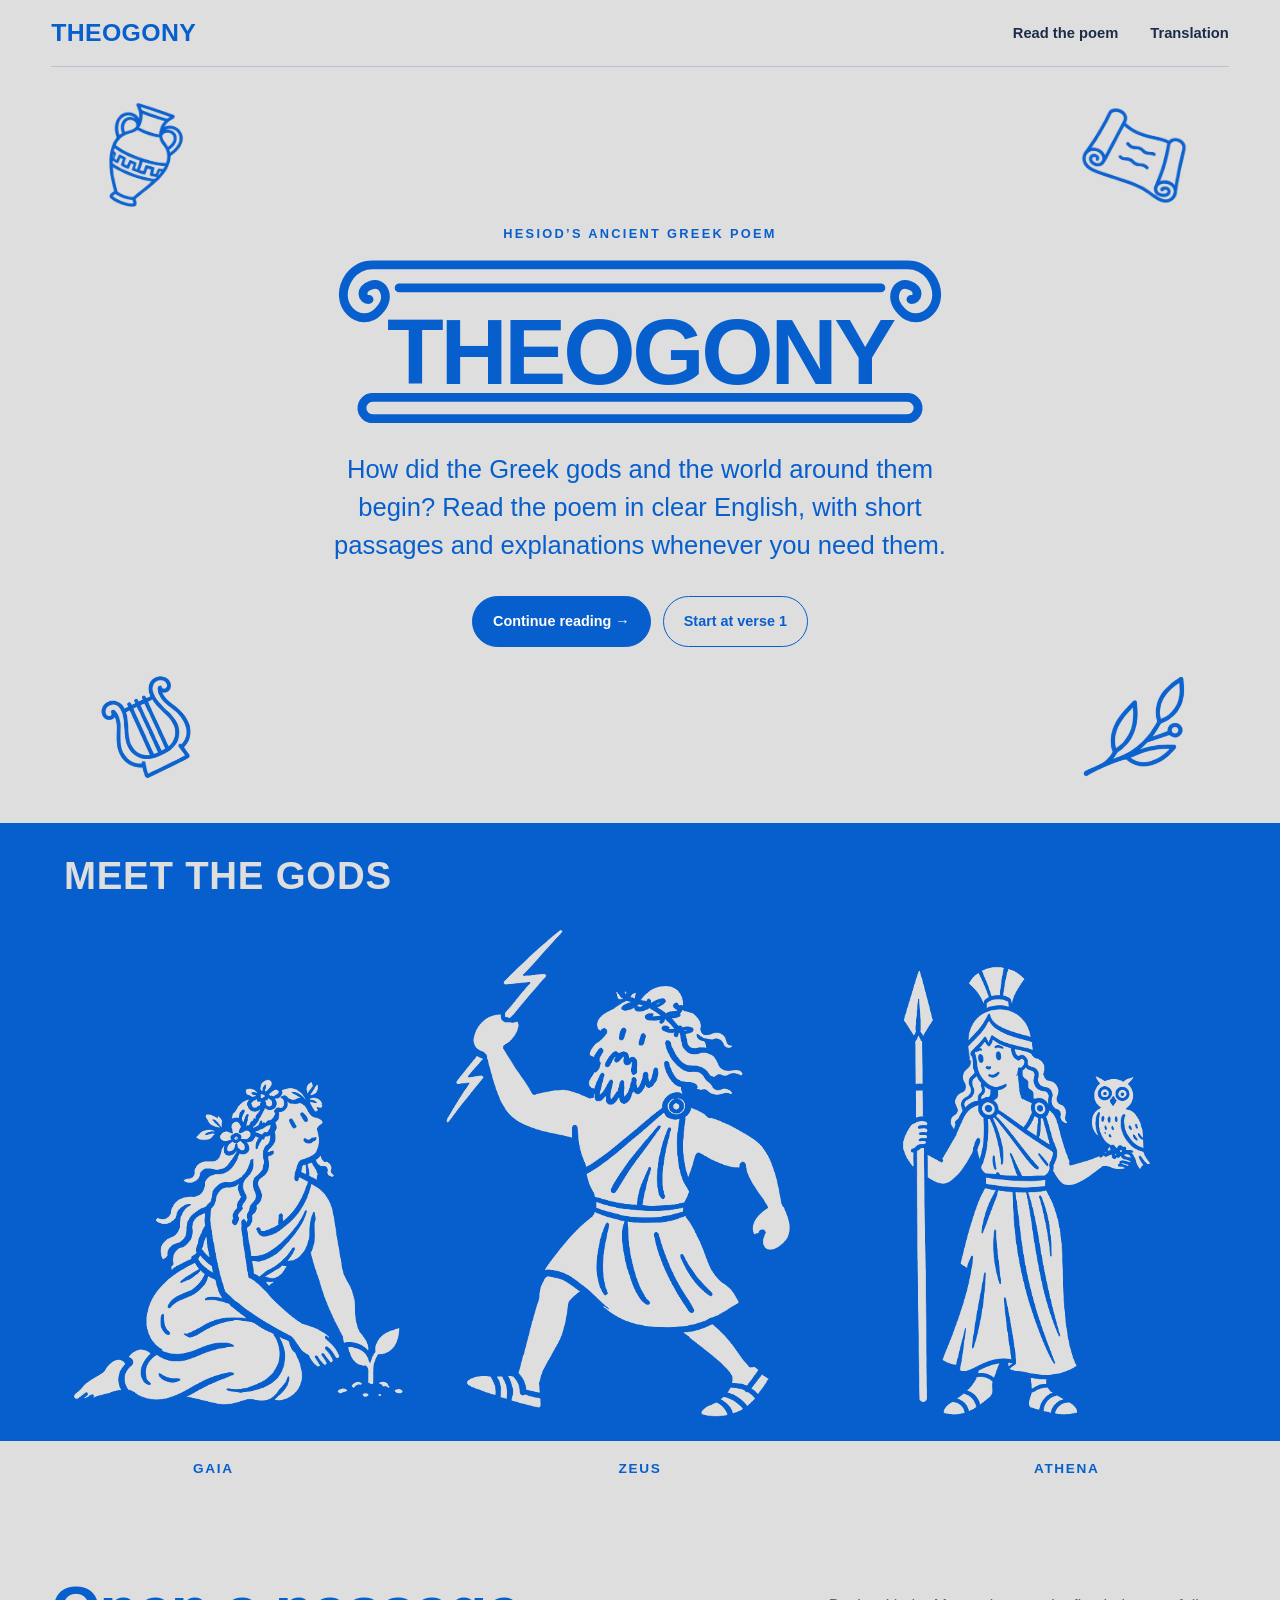
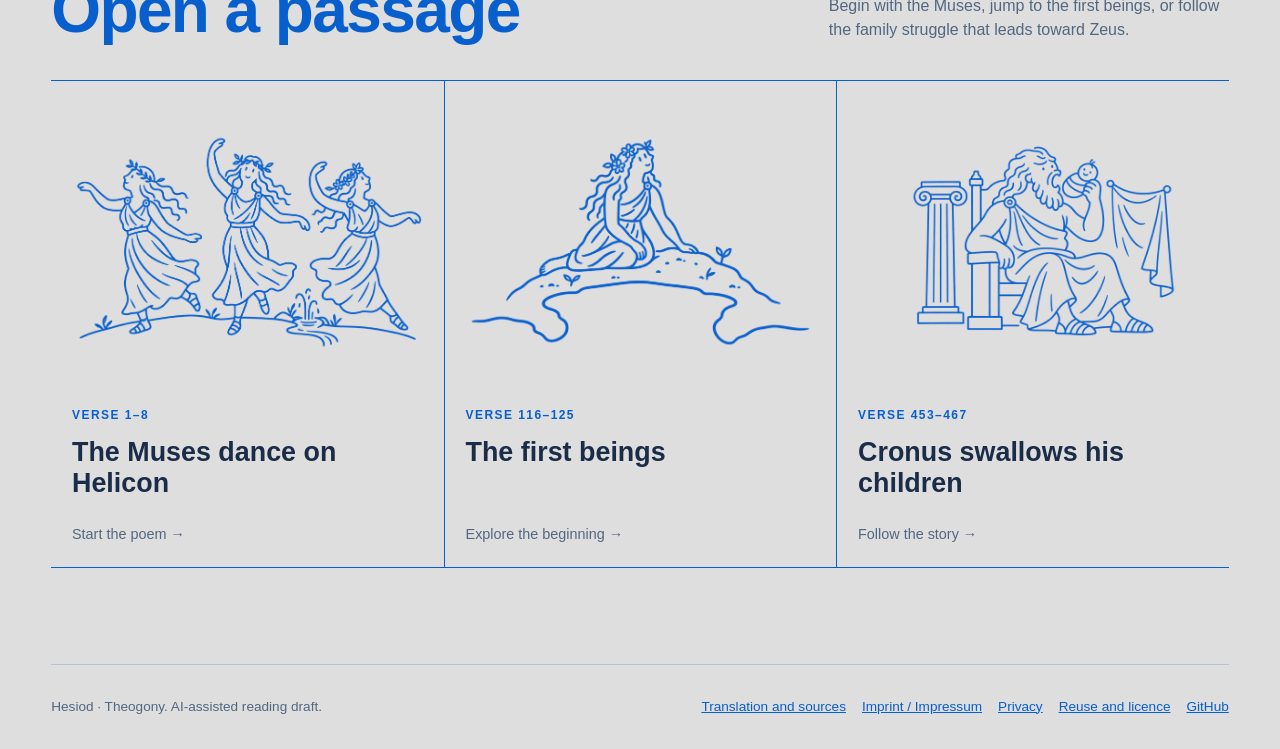
==== publish/index.html @ 903b3ac5 "Publish illustrated Theogony edition with source records and reproducible build" ====
<!doctype html><html lang="en"><head><meta charset="utf-8"><meta name="viewport" content="width=device-width,initial-scale=1"><meta name="theme-color" content="#dedede"><title>Hesiod’s Theogony: Read in English</title><meta name="description" content="Read Hesiod’s Theogony in clear English. Explore the origins of the Greek gods with numbered verses, short passages and explanatory notes. Free online."><link rel="canonical" href="https://theogony-reading.vercel.app/"><link rel="icon" href="favicon-column-v1-32.png" type="image/png" sizes="32x32"><link rel="icon" href="favicon-column-v1-48.png" type="image/png" sizes="48x48"><link rel="shortcut icon" href="favicon.ico"><link rel="apple-touch-icon" href="apple-touch-icon.png" sizes="180x180"><meta name="robots" content="index, follow, max-image-preview:large"><meta property="og:type" content="website"><meta property="og:site_name" content="Theogony: Read Hesiod"><meta property="og:title" content="Hesiod’s Theogony: Read in English"><meta property="og:description" content="Read Hesiod’s Theogony in clear English. Explore the origins of the Greek gods with numbered verses, short passages and explanatory notes. Free online."><meta property="og:url" content="https://theogony-reading.vercel.app/"><meta property="og:locale" content="en_US"><meta property="og:image" content="https://theogony-reading.vercel.app/assets/theogony-share.jpg"><meta property="og:image:width" content="1200"><meta property="og:image:height" content="500"><meta property="og:image:type" content="image/jpeg"><meta property="og:image:alt" content="Hand-drawn illustrations of Gaia, Zeus and Athena on a blue background."><meta name="twitter:card" content="summary_large_image"><meta name="twitter:title" content="Hesiod’s Theogony: Read in English"><meta name="twitter:description" content="Read Hesiod’s Theogony in clear English. Explore the origins of the Greek gods with numbered verses, short passages and explanatory notes. Free online."><meta name="twitter:image" content="https://theogony-reading.vercel.app/assets/theogony-share.jpg"><meta name="twitter:image:alt" content="Hand-drawn illustrations of Gaia, Zeus and Athena on a blue background."><script type="application/ld+json">{"@context":"https://schema.org","@graph":[{"@type":"WebSite","@id":"https://theogony-reading.vercel.app/#website","url":"https://theogony-reading.vercel.app/","name":"Theogony: Read Hesiod","alternateName":"Theogony Reading","inLanguage":"en"},{"@type":"WebPage","@id":"https://theogony-reading.vercel.app/#webpage","url":"https://theogony-reading.vercel.app/","name":"Hesiod’s Theogony: Read in English","description":"Read Hesiod’s Theogony in clear English. Explore the origins of the Greek gods with numbered verses, short passages and explanatory notes. Free online.","inLanguage":"en","isPartOf":{"@id":"https://theogony-reading.vercel.app/#website"},"mainEntity":{"@id":"https://theogony-reading.vercel.app/#english-edition"}},{"@type":"Book","@id":"https://theogony-reading.vercel.app/#english-edition","name":"Theogony: English reading edition","author":{"@type":"Person","name":"Hesiod"},"inLanguage":"en","bookFormat":"https://schema.org/EBook","isAccessibleForFree":true,"url":"https://theogony-reading.vercel.app/theogony-reader.html","isBasedOn":"https://theogony-reading.vercel.app/sources/tlg0020.tlg001.perseus-grc2.xml","publisher":{"@type":"Person","name":"Onur Cirag"},"description":"An AI-assisted English reading draft of Hesiod’s Theogony, with passage summaries and name notes."}]}</script><script defer src="assets/site-analytics-v1.js"></script><style>
    :root{--paper:#dedede;--ink:#1b2c48;--blue:#075fce;--muted:#526780;--line:#b6c3d2}
    *{box-sizing:border-box}html{scroll-behavior:smooth}body{margin:0;background:var(--paper);color:var(--ink);font:1rem/1.5 'Helvetica Neue',-apple-system,Arial,sans-serif}a{color:inherit}a:focus-visible{outline:3px solid var(--blue);outline-offset:4px}::selection{background:#9ac4f6;color:var(--ink)}
    .shell{width:min(100% - clamp(2.5rem,8vw,7rem),1320px);margin:auto}.site-header{display:flex;justify-content:space-between;align-items:center;gap:1.5rem;padding:1.3rem 0;border-bottom:1px solid var(--line)}.wordmark{font:800 1.55rem/1 Optima,'Avenir Next',sans-serif;letter-spacing:.015em;text-decoration:none;color:var(--blue)}.site-nav{display:flex;gap:clamp(1rem,3vw,2rem);flex-wrap:wrap}.site-nav a{text-decoration:none;font-size:.92rem;font-weight:600}.site-nav a:hover{text-decoration:underline;text-underline-offset:.25em}
    .hero{padding:2rem 0 2.5rem;overflow:hidden}.hero-top,.hero-bottom{display:flex;justify-content:space-between;align-items:center;width:min(100% - 3rem,1100px);margin:0 auto;pointer-events:none}.hero-top{margin-bottom:.8rem}.hero-bottom{margin-top:1.5rem}.hero-motif{object-fit:contain;display:block;width:112px;height:112px;color:var(--blue);flex:0 0 auto}.hero-copy{text-align:center;width:min(100% - 3rem,680px);margin:0 auto;padding:0}.eyebrow{margin:0 0 .8rem;color:var(--blue);font-size:.8rem;font-weight:700;letter-spacing:.18em;text-transform:uppercase}.temple-mark{width:min(100%,620px);margin:0 auto 1.7rem;color:var(--blue);container-type:inline-size}.temple-capital,.temple-base{display:block;width:100%;height:auto;overflow:visible}.temple-capital{margin-bottom:-.55rem}.temple-base{margin-top:.1rem}.temple-mark svg{fill:none;stroke:currentColor;stroke-width:10;stroke-linecap:round;stroke-linejoin:round}.hero h1{margin:0;padding:0 5%;color:var(--blue);font:800 clamp(2rem,9vw,6rem)/.85 Optima,'Avenir Next',sans-serif;font-size:15cqw;letter-spacing:-.035em}.hero-copy>p:not(.eyebrow){max-width:630px;margin:0 auto;color:var(--blue);font-size:clamp(1.15rem,2.1vw,1.6rem);line-height:1.48}.actions{display:flex;justify-content:center;flex-wrap:wrap;gap:.75rem;margin-top:2rem}.button{display:inline-flex;align-items:center;justify-content:center;min-height:3.15rem;padding:.7rem 1.25rem;border:1.5px solid var(--blue);border-radius:999px;background:var(--blue);color:#fff;text-decoration:none;font-size:.9rem;font-weight:700}.button.secondary{background:var(--paper);color:var(--blue)}.button:hover{filter:brightness(.9)}
    .gods-section{background:var(--blue);color:var(--paper)}.gods-heading{margin:0;padding:2rem clamp(1.25rem,5vw,5rem) .5rem;font:800 clamp(1.4rem,3vw,2.6rem)/1.1 Optima,'Avenir Next',sans-serif;text-transform:uppercase;letter-spacing:.02em}.god-grid{display:grid;grid-template-columns:repeat(3,minmax(0,1fr))}.god-button{display:flex;flex-direction:column;min-width:0;margin:0;padding:0;border:0;border-radius:0;background:none;color:inherit;font:inherit;cursor:pointer;text-align:center}.god-stage{display:block;padding:1rem .35rem 0;overflow:hidden}.god-art{display:block;width:100%;height:auto;overflow:hidden;transform-origin:50% 85%;transition:transform .25s ease}.god-name{display:flex;justify-content:center;align-items:center;gap:.65rem;width:100%;margin-top:auto;padding:1.15rem .5rem;background:var(--paper);color:var(--blue);font-size:.85rem;font-weight:700;letter-spacing:.12em;text-transform:uppercase}.god-button:focus-visible{outline:3px solid var(--paper);outline-offset:-5px}.god-button:focus-visible .god-name{text-decoration:underline;text-underline-offset:.3em}@media(hover:hover) and (pointer:fine){.god-button:hover .god-art{transform:scale(1.045)}.god-button:hover .god-name{text-decoration:underline;text-underline-offset:.3em}}.god-button:focus-visible .god-art{transform:scale(1.045)}.god-dialog{width:min(28rem,calc(100% - 2rem));max-height:calc(100dvh - 3rem);padding:2rem;border:1px solid var(--blue);border-radius:1rem;background:var(--paper);color:var(--ink);box-shadow:0 1rem 4rem #10254430}.god-dialog::backdrop{background:#10254499}.god-dialog h2{margin:.6rem 2rem 1rem 0;color:var(--blue);font:800 2.5rem/1 Optima,'Avenir Next',sans-serif}.god-dialog p{line-height:1.6}.god-dialog .god-context-label{display:block;margin-bottom:.3rem;color:var(--muted);font-size:.7rem;font-weight:700;letter-spacing:.1em;text-transform:uppercase}.god-dialog .god-read{display:inline-block;margin-top:.75rem;color:var(--blue);font-weight:600;text-underline-offset:.2em}.god-close{position:absolute;top:.7rem;right:.7rem;display:grid;place-items:center;width:2.5rem;height:2.5rem;border:0;border-radius:50%;background:none;color:var(--blue);font-size:1.8rem;cursor:pointer}.god-close:hover{background:#075fce15}
    .story{padding:5rem 0 6rem}.story-header{display:flex;justify-content:space-between;align-items:end;gap:2rem;margin-bottom:2.4rem}.story h2{margin:0;font:800 clamp(2.6rem,5vw,4.8rem)/1 Optima,'Avenir Next',sans-serif;color:var(--blue);letter-spacing:-.025em}.story-header p{max-width:25rem;margin:0;color:var(--muted)}.paths{display:grid;grid-template-columns:repeat(3,1fr);border-top:1px solid var(--blue);border-bottom:1px solid var(--blue)}.path{display:flex;flex-direction:column;gap:.8rem;min-width:0;padding:1.3rem;text-decoration:none}.passage-art{object-fit:contain;display:block;flex:none;width:100%;height:280px;margin:0 0 .7rem;overflow:hidden;transition:transform .2s ease}.path:hover .passage-art{transform:translateY(-3px)}.path+.path{border-left:1px solid var(--blue)}.path:hover{background:#d2def0}.path .range{font-size:.75rem;font-weight:700;letter-spacing:.12em;color:var(--blue)}.path strong{font:800 clamp(1.3rem,2.1vw,2rem)/1.15 Optima,'Avenir Next',sans-serif;color:var(--ink)}.path .path-cta{margin-top:auto;padding-top:.8rem;color:var(--muted);font-size:.9rem}.footer{display:flex;justify-content:space-between;gap:1.5rem;flex-wrap:wrap;padding:2rem 0;border-top:1px solid var(--line);font-size:.85rem}.footer p{margin:0;color:var(--muted)}.footer nav{display:flex;flex-wrap:wrap;gap:1rem}.footer a{color:var(--blue)}
    @media(max-width:1000px){.paths{display:block}.path{display:grid;grid-template-columns:minmax(0,1fr) minmax(0,1fr);column-gap:2rem;row-gap:.75rem;align-items:center;padding:1.6rem 1rem}.path+.path{border-left:0;border-top:1px solid var(--blue)}.passage-art{grid-column:1;grid-row:1/4;height:290px;margin:0}.path .range,.path strong,.path .path-cta{grid-column:2}.path .range{align-self:end}.path strong{align-self:start;font-size:clamp(1.5rem,3vw,2rem)}.path .path-cta{align-self:start;margin-top:0;padding-top:0}.path .path-cta{white-space:normal}}@media(max-width:600px){.path{grid-template-columns:minmax(0,.9fr) minmax(0,1.1fr);column-gap:1rem}.passage-art{height:230px}.path strong{font-size:clamp(1.2rem,4.5vw,1.65rem)}.path .range{font-size:.65rem}.path .path-cta{font-size:.83rem}}@media(max-width:420px){.path{display:flex;align-items:stretch;gap:.75rem;padding:1.5rem .4rem}.passage-art{height:250px;margin-bottom:.5rem}.path strong{font-size:1.6rem}.path .path-cta{padding-top:.5rem}.path .range,.path strong,.path .path-cta{align-self:auto}}
    @media(max-width:850px){.hero-motif{width:96px;height:96px}.story-header{display:block}.story-header p{margin-top:1rem}}@media(max-width:600px){.site-header{flex-wrap:nowrap;gap:1rem;padding:1rem 0}.wordmark{font-size:1.25rem}.site-nav{width:auto;margin-left:auto;flex-direction:column;align-items:flex-end;gap:.25rem}.site-nav a{font-size:.78rem;line-height:1.4;font-weight:500}.hero{padding:1.25rem 0 1.5rem}.hero-top,.hero-bottom{width:calc(100% - 2rem)}.hero-top{margin-bottom:1rem}.hero-bottom{margin-top:1.25rem}.hero-motif{width:78px;height:78px}.hero-copy{width:calc(100% - 2rem)}.eyebrow{font-size:.65rem;letter-spacing:.13em}.actions{gap:.6rem;margin-top:1.5rem}.button{font-size:.83rem;padding:.7rem 1rem}.hero h1{font-size:15cqw}.temple-mark{margin-bottom:1.4rem}.temple-capital{margin-bottom:-.3rem}.temple-base{margin-top:.05rem}.hero-copy>p:not(.eyebrow){font-size:1.1rem}.gods-heading{font-size:1.35rem;padding:1.3rem 1rem .5rem}.god-stage{padding:.6rem .15rem 0}.god-name{font-size:.63rem;padding:.9rem .25rem;gap:.35rem}.god-dialog{padding:1.5rem}.story{padding:4rem 0}.paths{display:block}.path{padding:1.5rem 1rem}.path+.path{border-left:0;border-top:1px solid var(--blue)}}@media(prefers-reduced-motion:reduce){html{scroll-behavior:auto}.passage-art,.god-art{transition:none}.path:hover .passage-art,.god-button:hover .god-art,.god-button:focus-visible .god-art{transform:none}}
    </style></head><body><div class="shell"><header class="site-header"><a class="wordmark" href="index.html">THEOGONY</a><nav class="site-nav" aria-label="Main navigation"><a href="theogony-reader.html">Read the poem</a><a href="translation.html">Translation</a></nav></header></div><main><section class="hero"><div class="hero-top"><img class="hero-motif motif-vase" src="assets/optimized/vase.744b834d072f.webp" width="192" height="263" alt="" aria-hidden="true" loading="eager" decoding="async"><img class="hero-motif motif-scroll" src="assets/optimized/scroll.526ddde8b6f4.webp" width="250" height="231" alt="" aria-hidden="true" loading="eager" decoding="async"></div><div class="hero-copy"><p class="eyebrow">Hesiod’s ancient Greek poem</p><div class="temple-mark"><svg class="temple-capital" viewBox="0 0 700 74" aria-hidden="true" focusable="false"><path d="M44 49 C36 50 33 37 46 33 C60 28 70 47 55 62 C35 84 0 55 22 23 Q32 10 48 10 H652 Q668 10 678 23 C700 55 665 84 645 62 C630 47 640 28 654 33 C667 37 664 50 656 49"/><path d="M78 36 H622"/></svg><h1>THEOGONY</h1><svg class="temple-base" viewBox="0 0 700 34" aria-hidden="true" focusable="false"><rect x="36" y="5" width="628" height="24" rx="12"/></svg></div><p>How did the Greek gods and the world around them begin? Read the poem in clear English, with short passages and explanations whenever you need them.</p><div class="actions"><a class="button" href="theogony-reader.html">Continue reading <span aria-hidden="true">&nbsp;→</span></a><a class="button secondary" href="theogony-reader.html#p001">Start at verse 1</a></div></div><div class="hero-bottom"><img class="hero-motif motif-lyre" src="assets/optimized/lyre.82c7f0cabcb5.webp" width="188" height="212" alt="" aria-hidden="true" loading="eager" decoding="async"><img class="hero-motif motif-twig" src="assets/optimized/twig.69c6d7dd6675.webp" width="195" height="193" alt="" aria-hidden="true" loading="eager" decoding="async"></div></section><section class="gods-section" aria-labelledby="gods-title"><h2 class="gods-heading" id="gods-title">Meet the gods</h2><div class="god-grid"><button class="god-button" type="button" data-god="gaia" aria-label="About Gaia" aria-haspopup="dialog" aria-controls="god-dialog"><span class="god-stage"><img class="god-art" src="assets/optimized/gaia.42fa2a8511b4.webp" width="647" height="809" alt="" aria-hidden="true" loading="lazy" decoding="async"></span><span class="god-name">Gaia</span></button><button class="god-button" type="button" data-god="zeus" aria-label="About Zeus" aria-haspopup="dialog" aria-controls="god-dialog"><span class="god-stage"><img class="god-art" src="assets/optimized/zeus.fd4a9a36809d.webp" width="648" height="809" alt="" aria-hidden="true" loading="lazy" decoding="async"></span><span class="god-name">Zeus</span></button><button class="god-button" type="button" data-god="athena" aria-label="About Athena" aria-haspopup="dialog" aria-controls="god-dialog"><span class="god-stage"><img class="god-art" src="assets/optimized/athena.52d48dbccce2.webp" width="647" height="809" alt="" aria-hidden="true" loading="lazy" decoding="async"></span><span class="god-name">Athena</span></button></div></section><section class="story shell" aria-labelledby="story-title"><div class="story-header"><h2 id="story-title">Open a passage</h2><p>Begin with the Muses, jump to the first beings, or follow the family struggle that leads toward Zeus.</p></div><div class="paths"><a class="path" href="theogony-reader.html#p001"><img class="passage-art" src="assets/optimized/passage-muses-v1.921e33e7a542.webp" width="1510" height="950" alt="" aria-hidden="true" loading="lazy" decoding="async"><span class="range">VERSE 1–8</span><strong>The Muses dance on Helicon</strong><span class="path-cta">Start the poem →</span></a><a class="path" href="theogony-reader.html#p010"><img class="passage-art" src="assets/optimized/passage-first-beings-v1.188afa91d0b3.webp" width="1464" height="915" alt="" aria-hidden="true" loading="lazy" decoding="async"><span class="range">VERSE 116–125</span><strong>The first beings</strong><span class="path-cta">Explore the beginning →</span></a><a class="path" href="theogony-reader.html#p032"><img class="passage-art" src="assets/optimized/passage-cronus-v3.4d580c442295.webp" width="1536" height="1024" alt="" aria-hidden="true" loading="lazy" decoding="async"><span class="range">VERSE 453–467</span><strong>Cronus swallows his children</strong><span class="path-cta">Follow the story →</span></a></div></section></main><footer class="footer shell"><p>Hesiod · Theogony. AI-assisted reading draft.</p><nav aria-label="Site information"><a href="translation.html">Translation and sources</a><a href="imprint.html">Imprint / Impressum</a><a href="privacy.html">Privacy</a><a href="reuse.html">Reuse and licence</a><a href="https://github.com/Onur3107/theogony-reading">GitHub</a></nav></footer><dialog class="god-dialog" id="god-dialog" aria-labelledby="god-title" aria-describedby="god-general"><button class="god-close" id="god-close" type="button" aria-label="Close information">×</button><span class="god-context-label">Meet the gods</span><h2 id="god-title"></h2><p id="god-general"></p><p><span class="god-context-label">In the poem</span><span id="god-here"></span></p><a class="god-read" id="god-read" href="theogony-reader.html">Read this passage →</a></dialog><script>
    const gods = {"gaia": {"name": "Gaia", "general": "Earth herself, a goddess and the mother of Cronus and Rhea.", "here": "She tells Cronus that his own son will overcome him.", "passage": "p032", "start": 453, "end": 467}, "zeus": {"name": "Zeus", "general": "King of the gods and god of thunder and lightning.", "here": "The Muses\u2019 father, who assigns the gods their honors.", "passage": "p006", "start": 63, "end": 79}, "athena": {"name": "Athena", "general": "Zeus\u2019s daughter, a goddess of wisdom, crafts, and warfare.", "here": "She is described as bright-eyed.", "passage": "p002", "start": 9, "end": 21}};
    const godDialog = document.getElementById('god-dialog');
    let godTrigger = null;
    document.querySelectorAll('[data-god]').forEach(button => {
      button.addEventListener('click', () => {
        const god = gods[button.dataset.god];
        godTrigger = button;
        document.getElementById('god-title').textContent = god.name;
        document.getElementById('god-general').textContent = god.general;
        document.getElementById('god-here').textContent = god.here;
        const link = document.getElementById('god-read');
        link.href = 'theogony-reader.html#' + god.passage;
        link.textContent = 'Read verses ' + god.start + '–' + god.end + ' →';
        godDialog.showModal();
      });
    });
    document.getElementById('god-close').addEventListener('click', () => godDialog.close());
    godDialog.addEventListener('click', event => {
      if (event.target !== godDialog) return;
      const bounds = godDialog.getBoundingClientRect();
      if (event.clientX < bounds.left || event.clientX > bounds.right || event.clientY < bounds.top || event.clientY > bounds.bottom) godDialog.close();
    });
    godDialog.addEventListener('close', () => godTrigger?.focus({preventScroll: true}));
    </script></body></html>
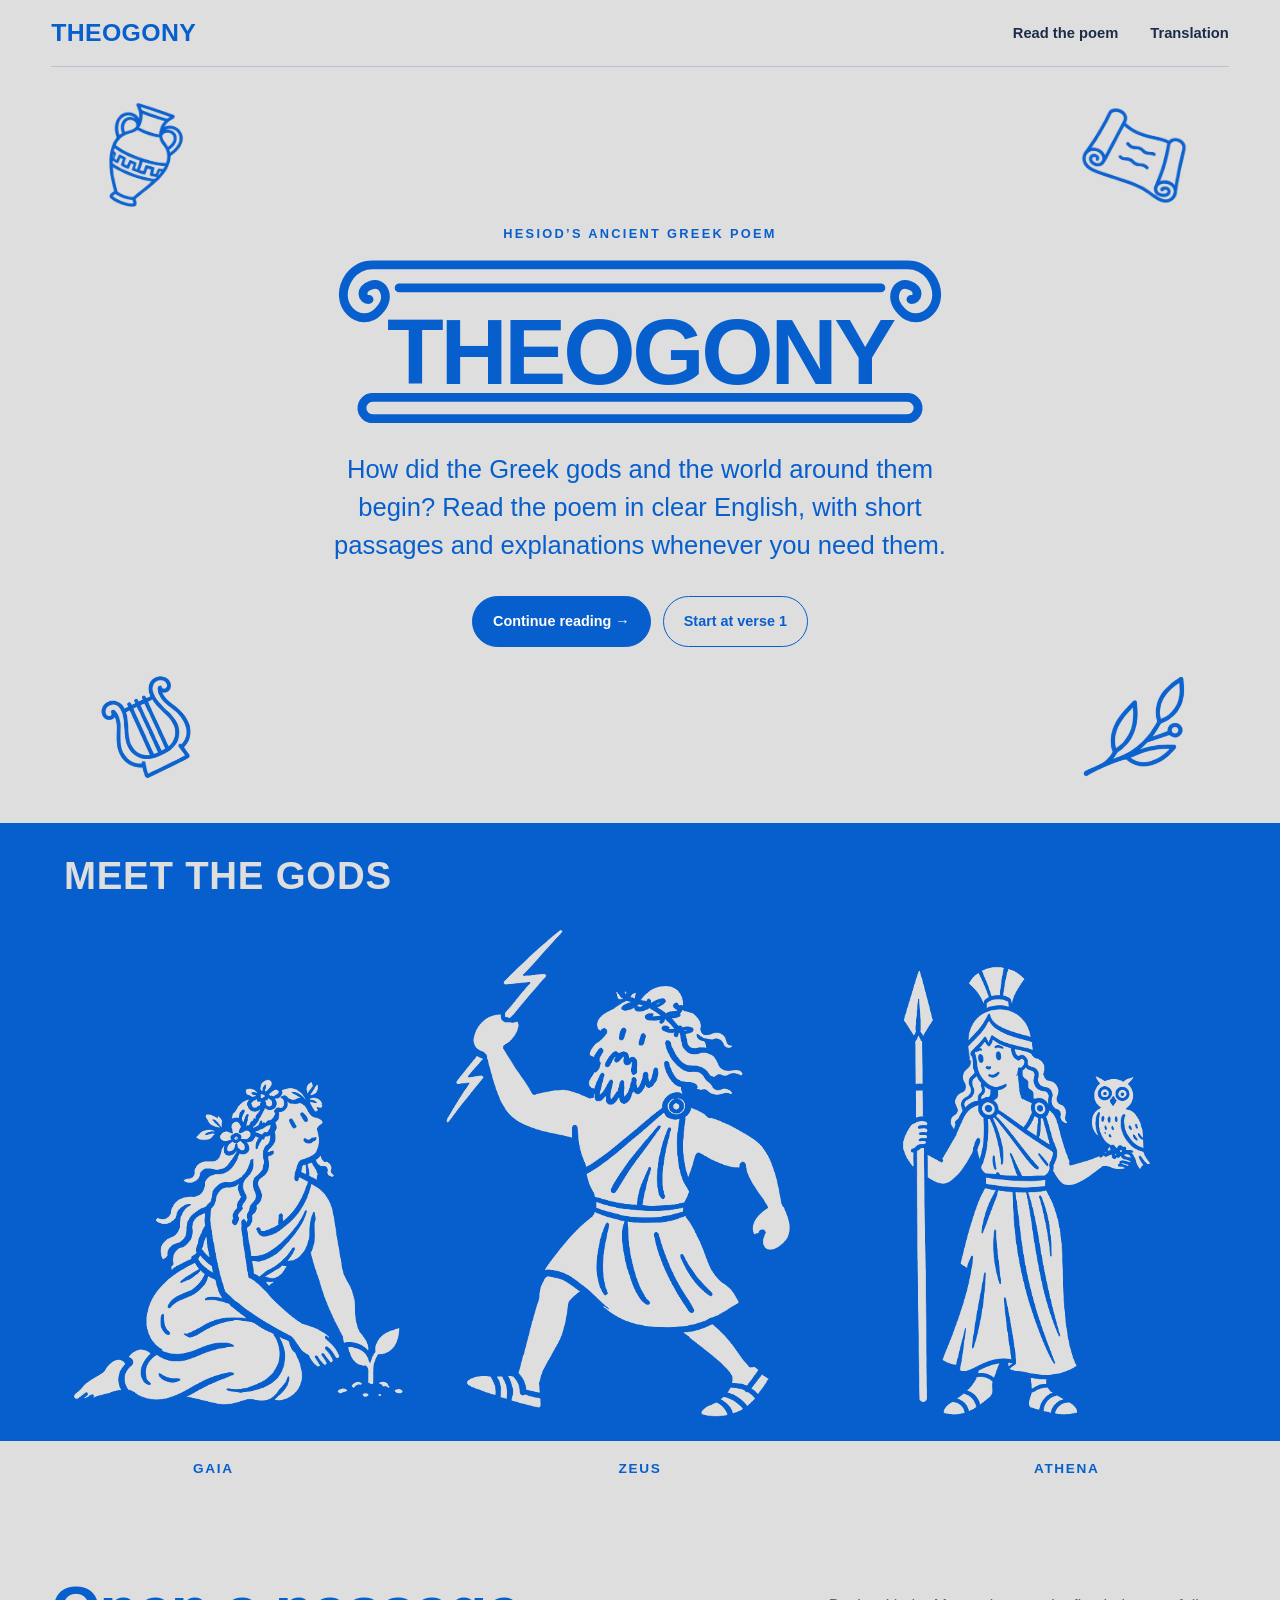
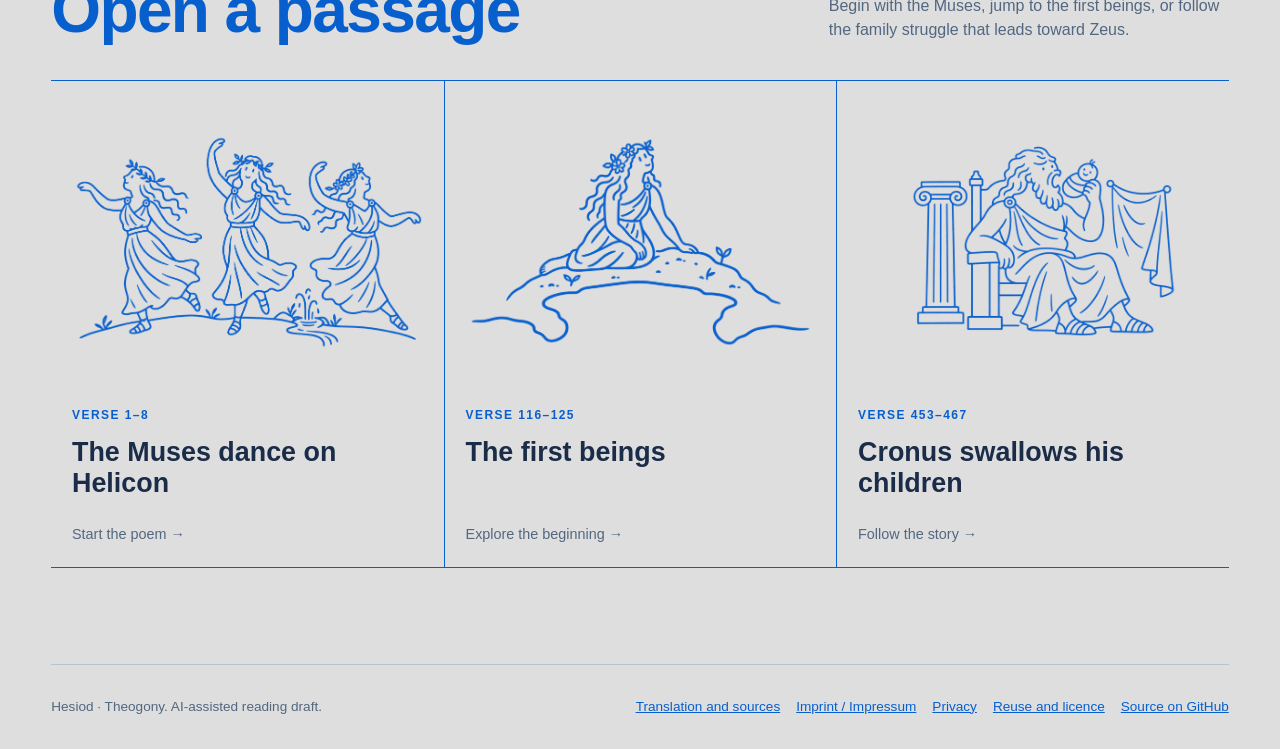
==== commit c3cad6f9: "Make the footer source-code link clearer on every page" ====
--- a/publish/index.html
+++ b/publish/index.html
@@ -7,7 +7,7 @@
     .story{padding:5rem 0 6rem}.story-header{display:flex;justify-content:space-between;align-items:end;gap:2rem;margin-bottom:2.4rem}.story h2{margin:0;font:800 clamp(2.6rem,5vw,4.8rem)/1 Optima,'Avenir Next',sans-serif;color:var(--blue);letter-spacing:-.025em}.story-header p{max-width:25rem;margin:0;color:var(--muted)}.paths{display:grid;grid-template-columns:repeat(3,1fr);border-top:1px solid var(--blue);border-bottom:1px solid var(--blue)}.path{display:flex;flex-direction:column;gap:.8rem;min-width:0;padding:1.3rem;text-decoration:none}.passage-art{object-fit:contain;display:block;flex:none;width:100%;height:280px;margin:0 0 .7rem;overflow:hidden;transition:transform .2s ease}.path:hover .passage-art{transform:translateY(-3px)}.path+.path{border-left:1px solid var(--blue)}.path:hover{background:#d2def0}.path .range{font-size:.75rem;font-weight:700;letter-spacing:.12em;color:var(--blue)}.path strong{font:800 clamp(1.3rem,2.1vw,2rem)/1.15 Optima,'Avenir Next',sans-serif;color:var(--ink)}.path .path-cta{margin-top:auto;padding-top:.8rem;color:var(--muted);font-size:.9rem}.footer{display:flex;justify-content:space-between;gap:1.5rem;flex-wrap:wrap;padding:2rem 0;border-top:1px solid var(--line);font-size:.85rem}.footer p{margin:0;color:var(--muted)}.footer nav{display:flex;flex-wrap:wrap;gap:1rem}.footer a{color:var(--blue)}
     @media(max-width:1000px){.paths{display:block}.path{display:grid;grid-template-columns:minmax(0,1fr) minmax(0,1fr);column-gap:2rem;row-gap:.75rem;align-items:center;padding:1.6rem 1rem}.path+.path{border-left:0;border-top:1px solid var(--blue)}.passage-art{grid-column:1;grid-row:1/4;height:290px;margin:0}.path .range,.path strong,.path .path-cta{grid-column:2}.path .range{align-self:end}.path strong{align-self:start;font-size:clamp(1.5rem,3vw,2rem)}.path .path-cta{align-self:start;margin-top:0;padding-top:0}.path .path-cta{white-space:normal}}@media(max-width:600px){.path{grid-template-columns:minmax(0,.9fr) minmax(0,1.1fr);column-gap:1rem}.passage-art{height:230px}.path strong{font-size:clamp(1.2rem,4.5vw,1.65rem)}.path .range{font-size:.65rem}.path .path-cta{font-size:.83rem}}@media(max-width:420px){.path{display:flex;align-items:stretch;gap:.75rem;padding:1.5rem .4rem}.passage-art{height:250px;margin-bottom:.5rem}.path strong{font-size:1.6rem}.path .path-cta{padding-top:.5rem}.path .range,.path strong,.path .path-cta{align-self:auto}}
     @media(max-width:850px){.hero-motif{width:96px;height:96px}.story-header{display:block}.story-header p{margin-top:1rem}}@media(max-width:600px){.site-header{flex-wrap:nowrap;gap:1rem;padding:1rem 0}.wordmark{font-size:1.25rem}.site-nav{width:auto;margin-left:auto;flex-direction:column;align-items:flex-end;gap:.25rem}.site-nav a{font-size:.78rem;line-height:1.4;font-weight:500}.hero{padding:1.25rem 0 1.5rem}.hero-top,.hero-bottom{width:calc(100% - 2rem)}.hero-top{margin-bottom:1rem}.hero-bottom{margin-top:1.25rem}.hero-motif{width:78px;height:78px}.hero-copy{width:calc(100% - 2rem)}.eyebrow{font-size:.65rem;letter-spacing:.13em}.actions{gap:.6rem;margin-top:1.5rem}.button{font-size:.83rem;padding:.7rem 1rem}.hero h1{font-size:15cqw}.temple-mark{margin-bottom:1.4rem}.temple-capital{margin-bottom:-.3rem}.temple-base{margin-top:.05rem}.hero-copy>p:not(.eyebrow){font-size:1.1rem}.gods-heading{font-size:1.35rem;padding:1.3rem 1rem .5rem}.god-stage{padding:.6rem .15rem 0}.god-name{font-size:.63rem;padding:.9rem .25rem;gap:.35rem}.god-dialog{padding:1.5rem}.story{padding:4rem 0}.paths{display:block}.path{padding:1.5rem 1rem}.path+.path{border-left:0;border-top:1px solid var(--blue)}}@media(prefers-reduced-motion:reduce){html{scroll-behavior:auto}.passage-art,.god-art{transition:none}.path:hover .passage-art,.god-button:hover .god-art,.god-button:focus-visible .god-art{transform:none}}
-    </style></head><body><div class="shell"><header class="site-header"><a class="wordmark" href="index.html">THEOGONY</a><nav class="site-nav" aria-label="Main navigation"><a href="theogony-reader.html">Read the poem</a><a href="translation.html">Translation</a></nav></header></div><main><section class="hero"><div class="hero-top"><img class="hero-motif motif-vase" src="assets/optimized/vase.744b834d072f.webp" width="192" height="263" alt="" aria-hidden="true" loading="eager" decoding="async"><img class="hero-motif motif-scroll" src="assets/optimized/scroll.526ddde8b6f4.webp" width="250" height="231" alt="" aria-hidden="true" loading="eager" decoding="async"></div><div class="hero-copy"><p class="eyebrow">Hesiod’s ancient Greek poem</p><div class="temple-mark"><svg class="temple-capital" viewBox="0 0 700 74" aria-hidden="true" focusable="false"><path d="M44 49 C36 50 33 37 46 33 C60 28 70 47 55 62 C35 84 0 55 22 23 Q32 10 48 10 H652 Q668 10 678 23 C700 55 665 84 645 62 C630 47 640 28 654 33 C667 37 664 50 656 49"/><path d="M78 36 H622"/></svg><h1>THEOGONY</h1><svg class="temple-base" viewBox="0 0 700 34" aria-hidden="true" focusable="false"><rect x="36" y="5" width="628" height="24" rx="12"/></svg></div><p>How did the Greek gods and the world around them begin? Read the poem in clear English, with short passages and explanations whenever you need them.</p><div class="actions"><a class="button" href="theogony-reader.html">Continue reading <span aria-hidden="true">&nbsp;→</span></a><a class="button secondary" href="theogony-reader.html#p001">Start at verse 1</a></div></div><div class="hero-bottom"><img class="hero-motif motif-lyre" src="assets/optimized/lyre.82c7f0cabcb5.webp" width="188" height="212" alt="" aria-hidden="true" loading="eager" decoding="async"><img class="hero-motif motif-twig" src="assets/optimized/twig.69c6d7dd6675.webp" width="195" height="193" alt="" aria-hidden="true" loading="eager" decoding="async"></div></section><section class="gods-section" aria-labelledby="gods-title"><h2 class="gods-heading" id="gods-title">Meet the gods</h2><div class="god-grid"><button class="god-button" type="button" data-god="gaia" aria-label="About Gaia" aria-haspopup="dialog" aria-controls="god-dialog"><span class="god-stage"><img class="god-art" src="assets/optimized/gaia.42fa2a8511b4.webp" width="647" height="809" alt="" aria-hidden="true" loading="lazy" decoding="async"></span><span class="god-name">Gaia</span></button><button class="god-button" type="button" data-god="zeus" aria-label="About Zeus" aria-haspopup="dialog" aria-controls="god-dialog"><span class="god-stage"><img class="god-art" src="assets/optimized/zeus.fd4a9a36809d.webp" width="648" height="809" alt="" aria-hidden="true" loading="lazy" decoding="async"></span><span class="god-name">Zeus</span></button><button class="god-button" type="button" data-god="athena" aria-label="About Athena" aria-haspopup="dialog" aria-controls="god-dialog"><span class="god-stage"><img class="god-art" src="assets/optimized/athena.52d48dbccce2.webp" width="647" height="809" alt="" aria-hidden="true" loading="lazy" decoding="async"></span><span class="god-name">Athena</span></button></div></section><section class="story shell" aria-labelledby="story-title"><div class="story-header"><h2 id="story-title">Open a passage</h2><p>Begin with the Muses, jump to the first beings, or follow the family struggle that leads toward Zeus.</p></div><div class="paths"><a class="path" href="theogony-reader.html#p001"><img class="passage-art" src="assets/optimized/passage-muses-v1.921e33e7a542.webp" width="1510" height="950" alt="" aria-hidden="true" loading="lazy" decoding="async"><span class="range">VERSE 1–8</span><strong>The Muses dance on Helicon</strong><span class="path-cta">Start the poem →</span></a><a class="path" href="theogony-reader.html#p010"><img class="passage-art" src="assets/optimized/passage-first-beings-v1.188afa91d0b3.webp" width="1464" height="915" alt="" aria-hidden="true" loading="lazy" decoding="async"><span class="range">VERSE 116–125</span><strong>The first beings</strong><span class="path-cta">Explore the beginning →</span></a><a class="path" href="theogony-reader.html#p032"><img class="passage-art" src="assets/optimized/passage-cronus-v3.4d580c442295.webp" width="1536" height="1024" alt="" aria-hidden="true" loading="lazy" decoding="async"><span class="range">VERSE 453–467</span><strong>Cronus swallows his children</strong><span class="path-cta">Follow the story →</span></a></div></section></main><footer class="footer shell"><p>Hesiod · Theogony. AI-assisted reading draft.</p><nav aria-label="Site information"><a href="translation.html">Translation and sources</a><a href="imprint.html">Imprint / Impressum</a><a href="privacy.html">Privacy</a><a href="reuse.html">Reuse and licence</a><a href="https://github.com/Onur3107/theogony-reading">GitHub</a></nav></footer><dialog class="god-dialog" id="god-dialog" aria-labelledby="god-title" aria-describedby="god-general"><button class="god-close" id="god-close" type="button" aria-label="Close information">×</button><span class="god-context-label">Meet the gods</span><h2 id="god-title"></h2><p id="god-general"></p><p><span class="god-context-label">In the poem</span><span id="god-here"></span></p><a class="god-read" id="god-read" href="theogony-reader.html">Read this passage →</a></dialog><script>
+    </style></head><body><div class="shell"><header class="site-header"><a class="wordmark" href="index.html">THEOGONY</a><nav class="site-nav" aria-label="Main navigation"><a href="theogony-reader.html">Read the poem</a><a href="translation.html">Translation</a></nav></header></div><main><section class="hero"><div class="hero-top"><img class="hero-motif motif-vase" src="assets/optimized/vase.744b834d072f.webp" width="192" height="263" alt="" aria-hidden="true" loading="eager" decoding="async"><img class="hero-motif motif-scroll" src="assets/optimized/scroll.526ddde8b6f4.webp" width="250" height="231" alt="" aria-hidden="true" loading="eager" decoding="async"></div><div class="hero-copy"><p class="eyebrow">Hesiod’s ancient Greek poem</p><div class="temple-mark"><svg class="temple-capital" viewBox="0 0 700 74" aria-hidden="true" focusable="false"><path d="M44 49 C36 50 33 37 46 33 C60 28 70 47 55 62 C35 84 0 55 22 23 Q32 10 48 10 H652 Q668 10 678 23 C700 55 665 84 645 62 C630 47 640 28 654 33 C667 37 664 50 656 49"/><path d="M78 36 H622"/></svg><h1>THEOGONY</h1><svg class="temple-base" viewBox="0 0 700 34" aria-hidden="true" focusable="false"><rect x="36" y="5" width="628" height="24" rx="12"/></svg></div><p>How did the Greek gods and the world around them begin? Read the poem in clear English, with short passages and explanations whenever you need them.</p><div class="actions"><a class="button" href="theogony-reader.html">Continue reading <span aria-hidden="true">&nbsp;→</span></a><a class="button secondary" href="theogony-reader.html#p001">Start at verse 1</a></div></div><div class="hero-bottom"><img class="hero-motif motif-lyre" src="assets/optimized/lyre.82c7f0cabcb5.webp" width="188" height="212" alt="" aria-hidden="true" loading="eager" decoding="async"><img class="hero-motif motif-twig" src="assets/optimized/twig.69c6d7dd6675.webp" width="195" height="193" alt="" aria-hidden="true" loading="eager" decoding="async"></div></section><section class="gods-section" aria-labelledby="gods-title"><h2 class="gods-heading" id="gods-title">Meet the gods</h2><div class="god-grid"><button class="god-button" type="button" data-god="gaia" aria-label="About Gaia" aria-haspopup="dialog" aria-controls="god-dialog"><span class="god-stage"><img class="god-art" src="assets/optimized/gaia.42fa2a8511b4.webp" width="647" height="809" alt="" aria-hidden="true" loading="lazy" decoding="async"></span><span class="god-name">Gaia</span></button><button class="god-button" type="button" data-god="zeus" aria-label="About Zeus" aria-haspopup="dialog" aria-controls="god-dialog"><span class="god-stage"><img class="god-art" src="assets/optimized/zeus.fd4a9a36809d.webp" width="648" height="809" alt="" aria-hidden="true" loading="lazy" decoding="async"></span><span class="god-name">Zeus</span></button><button class="god-button" type="button" data-god="athena" aria-label="About Athena" aria-haspopup="dialog" aria-controls="god-dialog"><span class="god-stage"><img class="god-art" src="assets/optimized/athena.52d48dbccce2.webp" width="647" height="809" alt="" aria-hidden="true" loading="lazy" decoding="async"></span><span class="god-name">Athena</span></button></div></section><section class="story shell" aria-labelledby="story-title"><div class="story-header"><h2 id="story-title">Open a passage</h2><p>Begin with the Muses, jump to the first beings, or follow the family struggle that leads toward Zeus.</p></div><div class="paths"><a class="path" href="theogony-reader.html#p001"><img class="passage-art" src="assets/optimized/passage-muses-v1.921e33e7a542.webp" width="1510" height="950" alt="" aria-hidden="true" loading="lazy" decoding="async"><span class="range">VERSE 1–8</span><strong>The Muses dance on Helicon</strong><span class="path-cta">Start the poem →</span></a><a class="path" href="theogony-reader.html#p010"><img class="passage-art" src="assets/optimized/passage-first-beings-v1.188afa91d0b3.webp" width="1464" height="915" alt="" aria-hidden="true" loading="lazy" decoding="async"><span class="range">VERSE 116–125</span><strong>The first beings</strong><span class="path-cta">Explore the beginning →</span></a><a class="path" href="theogony-reader.html#p032"><img class="passage-art" src="assets/optimized/passage-cronus-v3.4d580c442295.webp" width="1536" height="1024" alt="" aria-hidden="true" loading="lazy" decoding="async"><span class="range">VERSE 453–467</span><strong>Cronus swallows his children</strong><span class="path-cta">Follow the story →</span></a></div></section></main><footer class="footer shell"><p>Hesiod · Theogony. AI-assisted reading draft.</p><nav aria-label="Site information"><a href="translation.html">Translation and sources</a><a href="imprint.html">Imprint / Impressum</a><a href="privacy.html">Privacy</a><a href="reuse.html">Reuse and licence</a><a href="https://github.com/onur-crg/theogony-reading">Source on GitHub</a></nav></footer><dialog class="god-dialog" id="god-dialog" aria-labelledby="god-title" aria-describedby="god-general"><button class="god-close" id="god-close" type="button" aria-label="Close information">×</button><span class="god-context-label">Meet the gods</span><h2 id="god-title"></h2><p id="god-general"></p><p><span class="god-context-label">In the poem</span><span id="god-here"></span></p><a class="god-read" id="god-read" href="theogony-reader.html">Read this passage →</a></dialog><script>
     const gods = {"gaia": {"name": "Gaia", "general": "Earth herself, a goddess and the mother of Cronus and Rhea.", "here": "She tells Cronus that his own son will overcome him.", "passage": "p032", "start": 453, "end": 467}, "zeus": {"name": "Zeus", "general": "King of the gods and god of thunder and lightning.", "here": "The Muses\u2019 father, who assigns the gods their honors.", "passage": "p006", "start": 63, "end": 79}, "athena": {"name": "Athena", "general": "Zeus\u2019s daughter, a goddess of wisdom, crafts, and warfare.", "here": "She is described as bright-eyed.", "passage": "p002", "start": 9, "end": 21}};
     const godDialog = document.getElementById('god-dialog');
     let godTrigger = null;
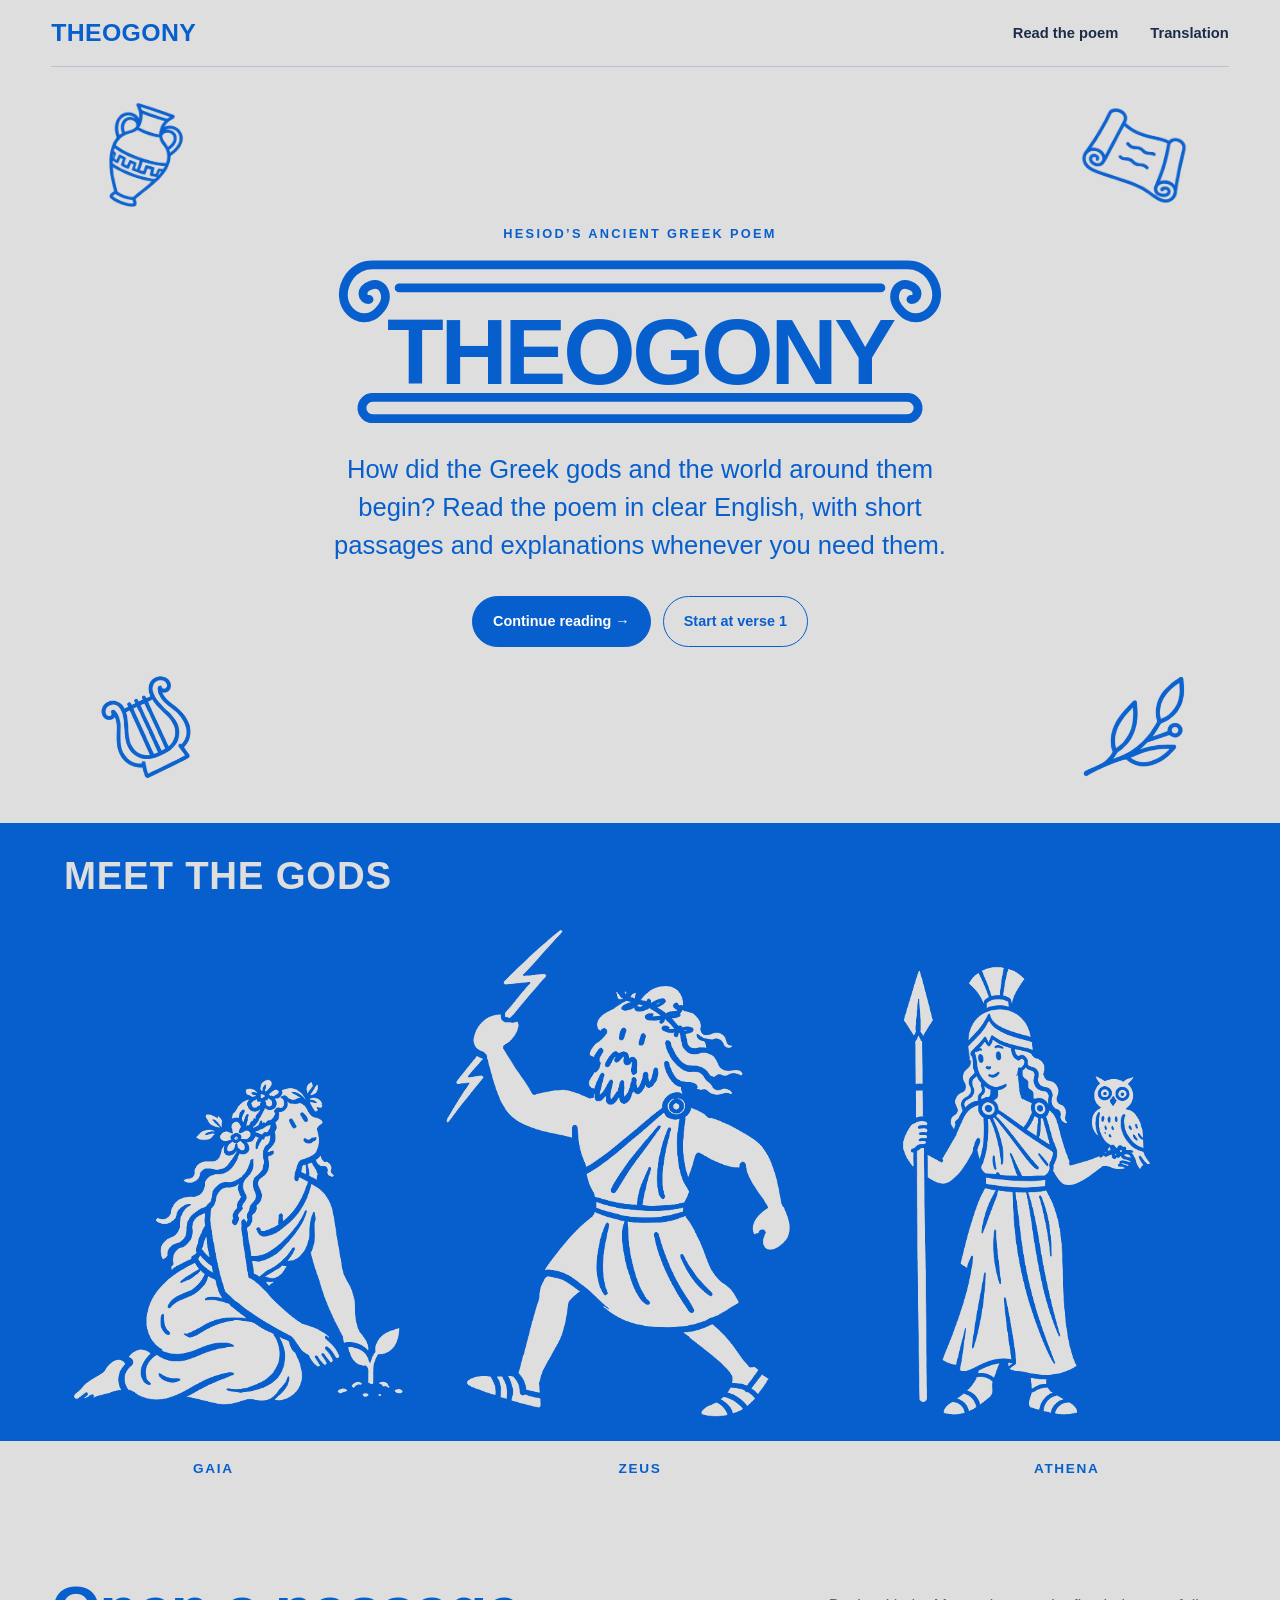
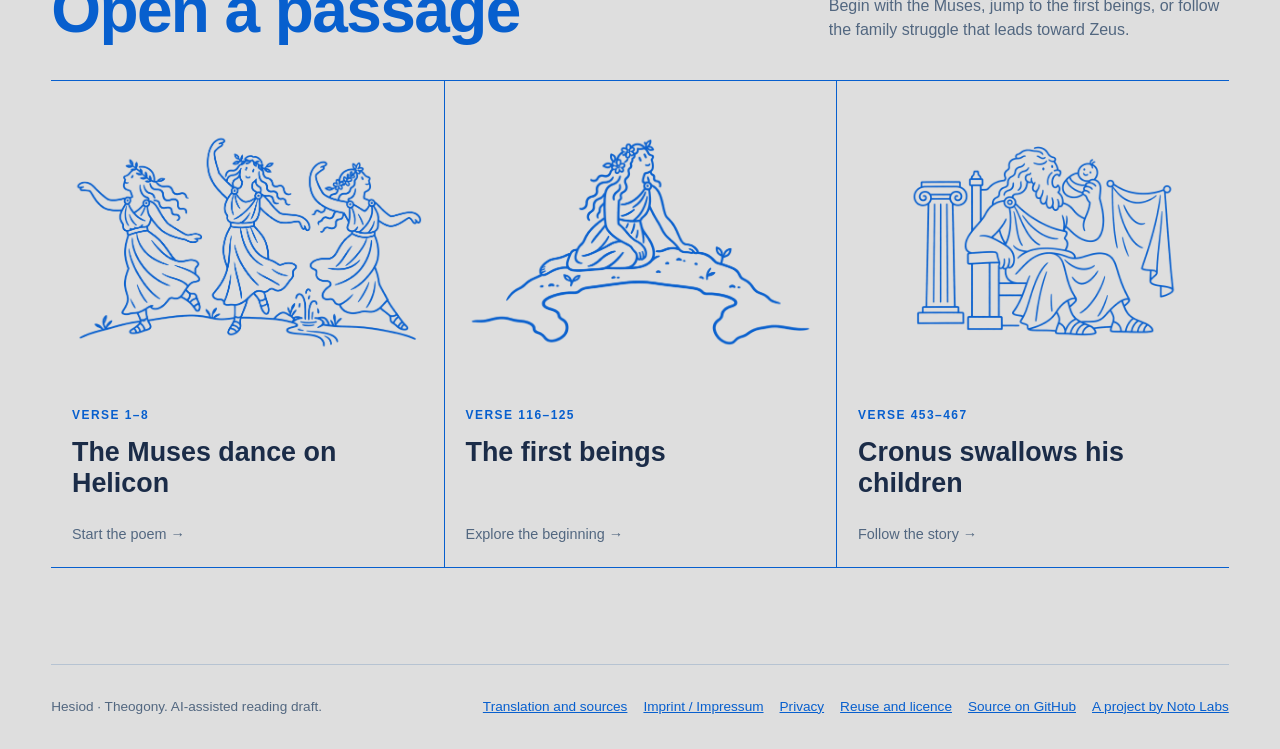
==== commit 4f08abaa: "Credit Noto Labs in the README and site footers" ====
--- a/publish/index.html
+++ b/publish/index.html
@@ -7,7 +7,7 @@
     .story{padding:5rem 0 6rem}.story-header{display:flex;justify-content:space-between;align-items:end;gap:2rem;margin-bottom:2.4rem}.story h2{margin:0;font:800 clamp(2.6rem,5vw,4.8rem)/1 Optima,'Avenir Next',sans-serif;color:var(--blue);letter-spacing:-.025em}.story-header p{max-width:25rem;margin:0;color:var(--muted)}.paths{display:grid;grid-template-columns:repeat(3,1fr);border-top:1px solid var(--blue);border-bottom:1px solid var(--blue)}.path{display:flex;flex-direction:column;gap:.8rem;min-width:0;padding:1.3rem;text-decoration:none}.passage-art{object-fit:contain;display:block;flex:none;width:100%;height:280px;margin:0 0 .7rem;overflow:hidden;transition:transform .2s ease}.path:hover .passage-art{transform:translateY(-3px)}.path+.path{border-left:1px solid var(--blue)}.path:hover{background:#d2def0}.path .range{font-size:.75rem;font-weight:700;letter-spacing:.12em;color:var(--blue)}.path strong{font:800 clamp(1.3rem,2.1vw,2rem)/1.15 Optima,'Avenir Next',sans-serif;color:var(--ink)}.path .path-cta{margin-top:auto;padding-top:.8rem;color:var(--muted);font-size:.9rem}.footer{display:flex;justify-content:space-between;gap:1.5rem;flex-wrap:wrap;padding:2rem 0;border-top:1px solid var(--line);font-size:.85rem}.footer p{margin:0;color:var(--muted)}.footer nav{display:flex;flex-wrap:wrap;gap:1rem}.footer a{color:var(--blue)}
     @media(max-width:1000px){.paths{display:block}.path{display:grid;grid-template-columns:minmax(0,1fr) minmax(0,1fr);column-gap:2rem;row-gap:.75rem;align-items:center;padding:1.6rem 1rem}.path+.path{border-left:0;border-top:1px solid var(--blue)}.passage-art{grid-column:1;grid-row:1/4;height:290px;margin:0}.path .range,.path strong,.path .path-cta{grid-column:2}.path .range{align-self:end}.path strong{align-self:start;font-size:clamp(1.5rem,3vw,2rem)}.path .path-cta{align-self:start;margin-top:0;padding-top:0}.path .path-cta{white-space:normal}}@media(max-width:600px){.path{grid-template-columns:minmax(0,.9fr) minmax(0,1.1fr);column-gap:1rem}.passage-art{height:230px}.path strong{font-size:clamp(1.2rem,4.5vw,1.65rem)}.path .range{font-size:.65rem}.path .path-cta{font-size:.83rem}}@media(max-width:420px){.path{display:flex;align-items:stretch;gap:.75rem;padding:1.5rem .4rem}.passage-art{height:250px;margin-bottom:.5rem}.path strong{font-size:1.6rem}.path .path-cta{padding-top:.5rem}.path .range,.path strong,.path .path-cta{align-self:auto}}
     @media(max-width:850px){.hero-motif{width:96px;height:96px}.story-header{display:block}.story-header p{margin-top:1rem}}@media(max-width:600px){.site-header{flex-wrap:nowrap;gap:1rem;padding:1rem 0}.wordmark{font-size:1.25rem}.site-nav{width:auto;margin-left:auto;flex-direction:column;align-items:flex-end;gap:.25rem}.site-nav a{font-size:.78rem;line-height:1.4;font-weight:500}.hero{padding:1.25rem 0 1.5rem}.hero-top,.hero-bottom{width:calc(100% - 2rem)}.hero-top{margin-bottom:1rem}.hero-bottom{margin-top:1.25rem}.hero-motif{width:78px;height:78px}.hero-copy{width:calc(100% - 2rem)}.eyebrow{font-size:.65rem;letter-spacing:.13em}.actions{gap:.6rem;margin-top:1.5rem}.button{font-size:.83rem;padding:.7rem 1rem}.hero h1{font-size:15cqw}.temple-mark{margin-bottom:1.4rem}.temple-capital{margin-bottom:-.3rem}.temple-base{margin-top:.05rem}.hero-copy>p:not(.eyebrow){font-size:1.1rem}.gods-heading{font-size:1.35rem;padding:1.3rem 1rem .5rem}.god-stage{padding:.6rem .15rem 0}.god-name{font-size:.63rem;padding:.9rem .25rem;gap:.35rem}.god-dialog{padding:1.5rem}.story{padding:4rem 0}.paths{display:block}.path{padding:1.5rem 1rem}.path+.path{border-left:0;border-top:1px solid var(--blue)}}@media(prefers-reduced-motion:reduce){html{scroll-behavior:auto}.passage-art,.god-art{transition:none}.path:hover .passage-art,.god-button:hover .god-art,.god-button:focus-visible .god-art{transform:none}}
-    </style></head><body><div class="shell"><header class="site-header"><a class="wordmark" href="index.html">THEOGONY</a><nav class="site-nav" aria-label="Main navigation"><a href="theogony-reader.html">Read the poem</a><a href="translation.html">Translation</a></nav></header></div><main><section class="hero"><div class="hero-top"><img class="hero-motif motif-vase" src="assets/optimized/vase.744b834d072f.webp" width="192" height="263" alt="" aria-hidden="true" loading="eager" decoding="async"><img class="hero-motif motif-scroll" src="assets/optimized/scroll.526ddde8b6f4.webp" width="250" height="231" alt="" aria-hidden="true" loading="eager" decoding="async"></div><div class="hero-copy"><p class="eyebrow">Hesiod’s ancient Greek poem</p><div class="temple-mark"><svg class="temple-capital" viewBox="0 0 700 74" aria-hidden="true" focusable="false"><path d="M44 49 C36 50 33 37 46 33 C60 28 70 47 55 62 C35 84 0 55 22 23 Q32 10 48 10 H652 Q668 10 678 23 C700 55 665 84 645 62 C630 47 640 28 654 33 C667 37 664 50 656 49"/><path d="M78 36 H622"/></svg><h1>THEOGONY</h1><svg class="temple-base" viewBox="0 0 700 34" aria-hidden="true" focusable="false"><rect x="36" y="5" width="628" height="24" rx="12"/></svg></div><p>How did the Greek gods and the world around them begin? Read the poem in clear English, with short passages and explanations whenever you need them.</p><div class="actions"><a class="button" href="theogony-reader.html">Continue reading <span aria-hidden="true">&nbsp;→</span></a><a class="button secondary" href="theogony-reader.html#p001">Start at verse 1</a></div></div><div class="hero-bottom"><img class="hero-motif motif-lyre" src="assets/optimized/lyre.82c7f0cabcb5.webp" width="188" height="212" alt="" aria-hidden="true" loading="eager" decoding="async"><img class="hero-motif motif-twig" src="assets/optimized/twig.69c6d7dd6675.webp" width="195" height="193" alt="" aria-hidden="true" loading="eager" decoding="async"></div></section><section class="gods-section" aria-labelledby="gods-title"><h2 class="gods-heading" id="gods-title">Meet the gods</h2><div class="god-grid"><button class="god-button" type="button" data-god="gaia" aria-label="About Gaia" aria-haspopup="dialog" aria-controls="god-dialog"><span class="god-stage"><img class="god-art" src="assets/optimized/gaia.42fa2a8511b4.webp" width="647" height="809" alt="" aria-hidden="true" loading="lazy" decoding="async"></span><span class="god-name">Gaia</span></button><button class="god-button" type="button" data-god="zeus" aria-label="About Zeus" aria-haspopup="dialog" aria-controls="god-dialog"><span class="god-stage"><img class="god-art" src="assets/optimized/zeus.fd4a9a36809d.webp" width="648" height="809" alt="" aria-hidden="true" loading="lazy" decoding="async"></span><span class="god-name">Zeus</span></button><button class="god-button" type="button" data-god="athena" aria-label="About Athena" aria-haspopup="dialog" aria-controls="god-dialog"><span class="god-stage"><img class="god-art" src="assets/optimized/athena.52d48dbccce2.webp" width="647" height="809" alt="" aria-hidden="true" loading="lazy" decoding="async"></span><span class="god-name">Athena</span></button></div></section><section class="story shell" aria-labelledby="story-title"><div class="story-header"><h2 id="story-title">Open a passage</h2><p>Begin with the Muses, jump to the first beings, or follow the family struggle that leads toward Zeus.</p></div><div class="paths"><a class="path" href="theogony-reader.html#p001"><img class="passage-art" src="assets/optimized/passage-muses-v1.921e33e7a542.webp" width="1510" height="950" alt="" aria-hidden="true" loading="lazy" decoding="async"><span class="range">VERSE 1–8</span><strong>The Muses dance on Helicon</strong><span class="path-cta">Start the poem →</span></a><a class="path" href="theogony-reader.html#p010"><img class="passage-art" src="assets/optimized/passage-first-beings-v1.188afa91d0b3.webp" width="1464" height="915" alt="" aria-hidden="true" loading="lazy" decoding="async"><span class="range">VERSE 116–125</span><strong>The first beings</strong><span class="path-cta">Explore the beginning →</span></a><a class="path" href="theogony-reader.html#p032"><img class="passage-art" src="assets/optimized/passage-cronus-v3.4d580c442295.webp" width="1536" height="1024" alt="" aria-hidden="true" loading="lazy" decoding="async"><span class="range">VERSE 453–467</span><strong>Cronus swallows his children</strong><span class="path-cta">Follow the story →</span></a></div></section></main><footer class="footer shell"><p>Hesiod · Theogony. AI-assisted reading draft.</p><nav aria-label="Site information"><a href="translation.html">Translation and sources</a><a href="imprint.html">Imprint / Impressum</a><a href="privacy.html">Privacy</a><a href="reuse.html">Reuse and licence</a><a href="https://github.com/onur-crg/theogony-reading">Source on GitHub</a></nav></footer><dialog class="god-dialog" id="god-dialog" aria-labelledby="god-title" aria-describedby="god-general"><button class="god-close" id="god-close" type="button" aria-label="Close information">×</button><span class="god-context-label">Meet the gods</span><h2 id="god-title"></h2><p id="god-general"></p><p><span class="god-context-label">In the poem</span><span id="god-here"></span></p><a class="god-read" id="god-read" href="theogony-reader.html">Read this passage →</a></dialog><script>
+    </style></head><body><div class="shell"><header class="site-header"><a class="wordmark" href="index.html">THEOGONY</a><nav class="site-nav" aria-label="Main navigation"><a href="theogony-reader.html">Read the poem</a><a href="translation.html">Translation</a></nav></header></div><main><section class="hero"><div class="hero-top"><img class="hero-motif motif-vase" src="assets/optimized/vase.744b834d072f.webp" width="192" height="263" alt="" aria-hidden="true" loading="eager" decoding="async"><img class="hero-motif motif-scroll" src="assets/optimized/scroll.526ddde8b6f4.webp" width="250" height="231" alt="" aria-hidden="true" loading="eager" decoding="async"></div><div class="hero-copy"><p class="eyebrow">Hesiod’s ancient Greek poem</p><div class="temple-mark"><svg class="temple-capital" viewBox="0 0 700 74" aria-hidden="true" focusable="false"><path d="M44 49 C36 50 33 37 46 33 C60 28 70 47 55 62 C35 84 0 55 22 23 Q32 10 48 10 H652 Q668 10 678 23 C700 55 665 84 645 62 C630 47 640 28 654 33 C667 37 664 50 656 49"/><path d="M78 36 H622"/></svg><h1>THEOGONY</h1><svg class="temple-base" viewBox="0 0 700 34" aria-hidden="true" focusable="false"><rect x="36" y="5" width="628" height="24" rx="12"/></svg></div><p>How did the Greek gods and the world around them begin? Read the poem in clear English, with short passages and explanations whenever you need them.</p><div class="actions"><a class="button" href="theogony-reader.html">Continue reading <span aria-hidden="true">&nbsp;→</span></a><a class="button secondary" href="theogony-reader.html#p001">Start at verse 1</a></div></div><div class="hero-bottom"><img class="hero-motif motif-lyre" src="assets/optimized/lyre.82c7f0cabcb5.webp" width="188" height="212" alt="" aria-hidden="true" loading="eager" decoding="async"><img class="hero-motif motif-twig" src="assets/optimized/twig.69c6d7dd6675.webp" width="195" height="193" alt="" aria-hidden="true" loading="eager" decoding="async"></div></section><section class="gods-section" aria-labelledby="gods-title"><h2 class="gods-heading" id="gods-title">Meet the gods</h2><div class="god-grid"><button class="god-button" type="button" data-god="gaia" aria-label="About Gaia" aria-haspopup="dialog" aria-controls="god-dialog"><span class="god-stage"><img class="god-art" src="assets/optimized/gaia.42fa2a8511b4.webp" width="647" height="809" alt="" aria-hidden="true" loading="lazy" decoding="async"></span><span class="god-name">Gaia</span></button><button class="god-button" type="button" data-god="zeus" aria-label="About Zeus" aria-haspopup="dialog" aria-controls="god-dialog"><span class="god-stage"><img class="god-art" src="assets/optimized/zeus.fd4a9a36809d.webp" width="648" height="809" alt="" aria-hidden="true" loading="lazy" decoding="async"></span><span class="god-name">Zeus</span></button><button class="god-button" type="button" data-god="athena" aria-label="About Athena" aria-haspopup="dialog" aria-controls="god-dialog"><span class="god-stage"><img class="god-art" src="assets/optimized/athena.52d48dbccce2.webp" width="647" height="809" alt="" aria-hidden="true" loading="lazy" decoding="async"></span><span class="god-name">Athena</span></button></div></section><section class="story shell" aria-labelledby="story-title"><div class="story-header"><h2 id="story-title">Open a passage</h2><p>Begin with the Muses, jump to the first beings, or follow the family struggle that leads toward Zeus.</p></div><div class="paths"><a class="path" href="theogony-reader.html#p001"><img class="passage-art" src="assets/optimized/passage-muses-v1.921e33e7a542.webp" width="1510" height="950" alt="" aria-hidden="true" loading="lazy" decoding="async"><span class="range">VERSE 1–8</span><strong>The Muses dance on Helicon</strong><span class="path-cta">Start the poem →</span></a><a class="path" href="theogony-reader.html#p010"><img class="passage-art" src="assets/optimized/passage-first-beings-v1.188afa91d0b3.webp" width="1464" height="915" alt="" aria-hidden="true" loading="lazy" decoding="async"><span class="range">VERSE 116–125</span><strong>The first beings</strong><span class="path-cta">Explore the beginning →</span></a><a class="path" href="theogony-reader.html#p032"><img class="passage-art" src="assets/optimized/passage-cronus-v3.4d580c442295.webp" width="1536" height="1024" alt="" aria-hidden="true" loading="lazy" decoding="async"><span class="range">VERSE 453–467</span><strong>Cronus swallows his children</strong><span class="path-cta">Follow the story →</span></a></div></section></main><footer class="footer shell"><p>Hesiod · Theogony. AI-assisted reading draft.</p><nav aria-label="Site information"><a href="translation.html">Translation and sources</a><a href="imprint.html">Imprint / Impressum</a><a href="privacy.html">Privacy</a><a href="reuse.html">Reuse and licence</a><a href="https://github.com/onur-crg/theogony-reading">Source on GitHub</a><a href="https://www.noto-labs.com/">A project by Noto Labs</a></nav></footer><dialog class="god-dialog" id="god-dialog" aria-labelledby="god-title" aria-describedby="god-general"><button class="god-close" id="god-close" type="button" aria-label="Close information">×</button><span class="god-context-label">Meet the gods</span><h2 id="god-title"></h2><p id="god-general"></p><p><span class="god-context-label">In the poem</span><span id="god-here"></span></p><a class="god-read" id="god-read" href="theogony-reader.html">Read this passage →</a></dialog><script>
     const gods = {"gaia": {"name": "Gaia", "general": "Earth herself, a goddess and the mother of Cronus and Rhea.", "here": "She tells Cronus that his own son will overcome him.", "passage": "p032", "start": 453, "end": 467}, "zeus": {"name": "Zeus", "general": "King of the gods and god of thunder and lightning.", "here": "The Muses\u2019 father, who assigns the gods their honors.", "passage": "p006", "start": 63, "end": 79}, "athena": {"name": "Athena", "general": "Zeus\u2019s daughter, a goddess of wisdom, crafts, and warfare.", "here": "She is described as bright-eyed.", "passage": "p002", "start": 9, "end": 21}};
     const godDialog = document.getElementById('god-dialog');
     let godTrigger = null;
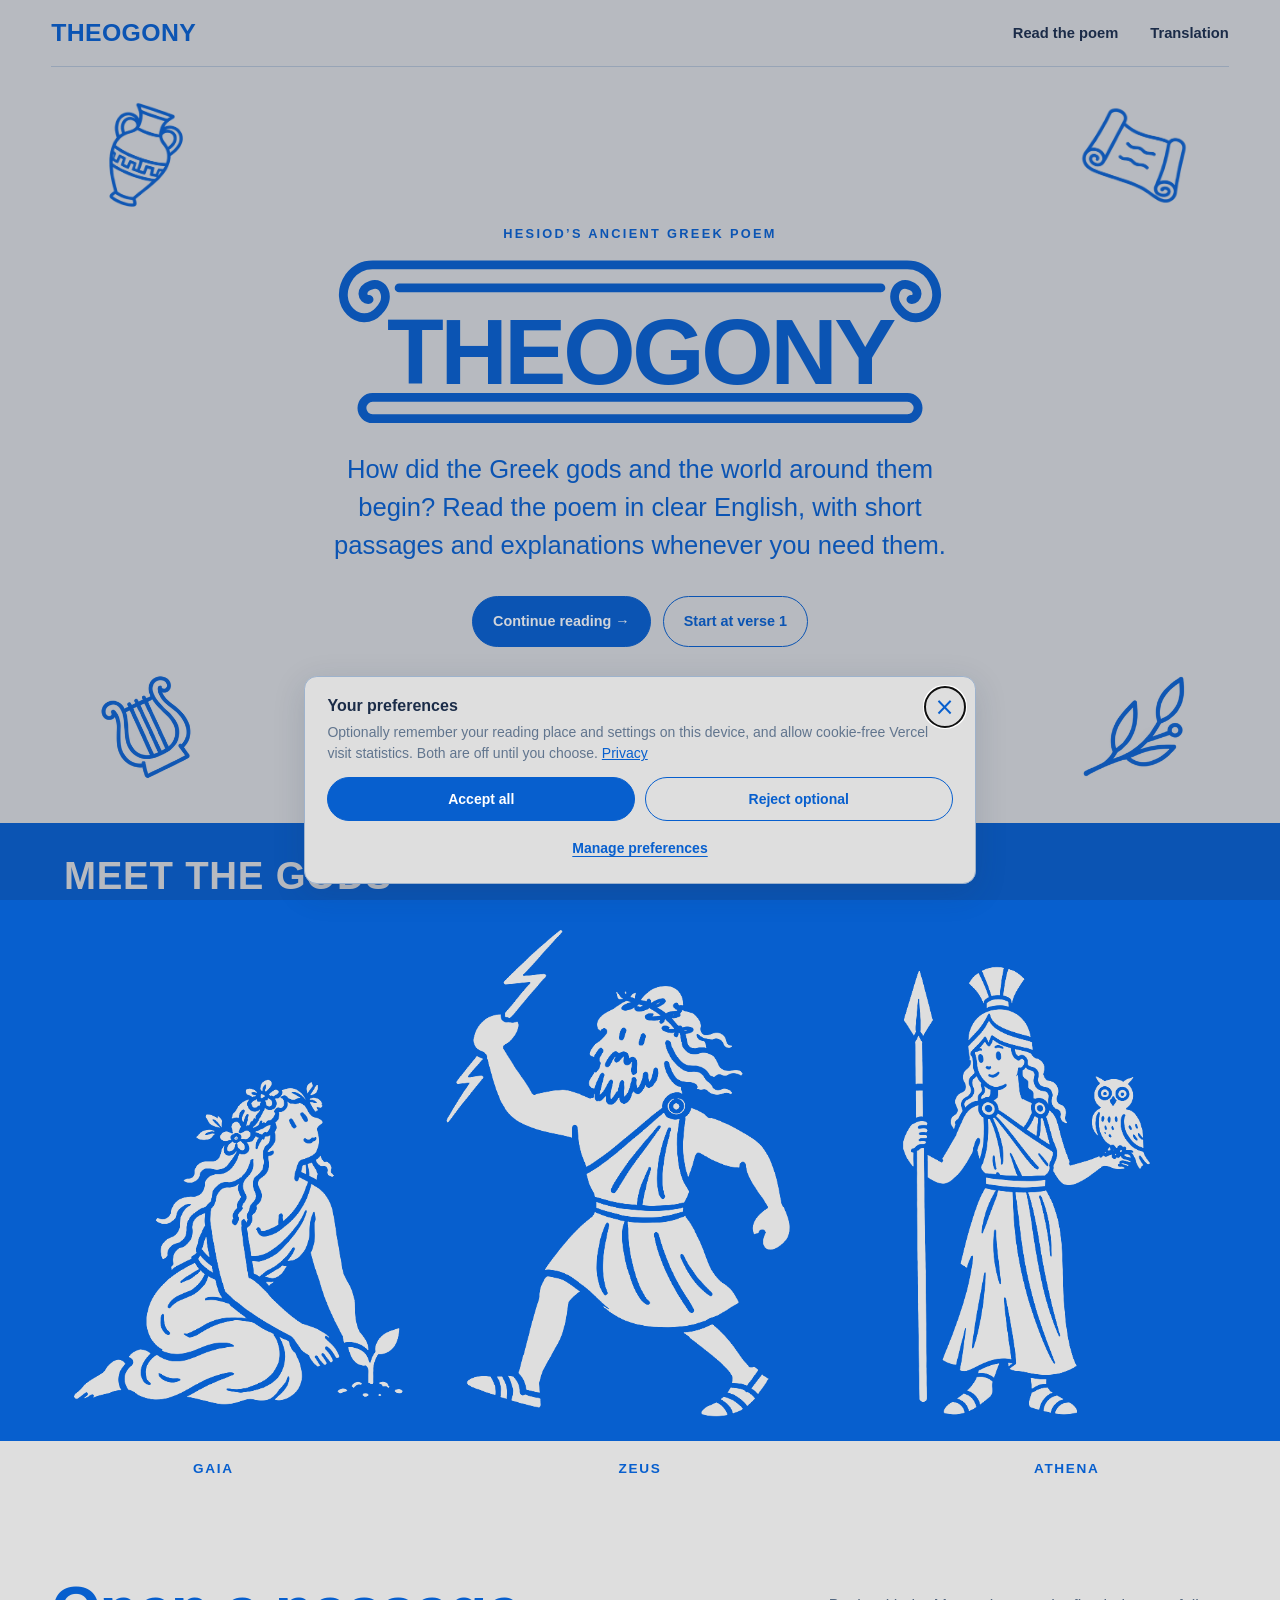
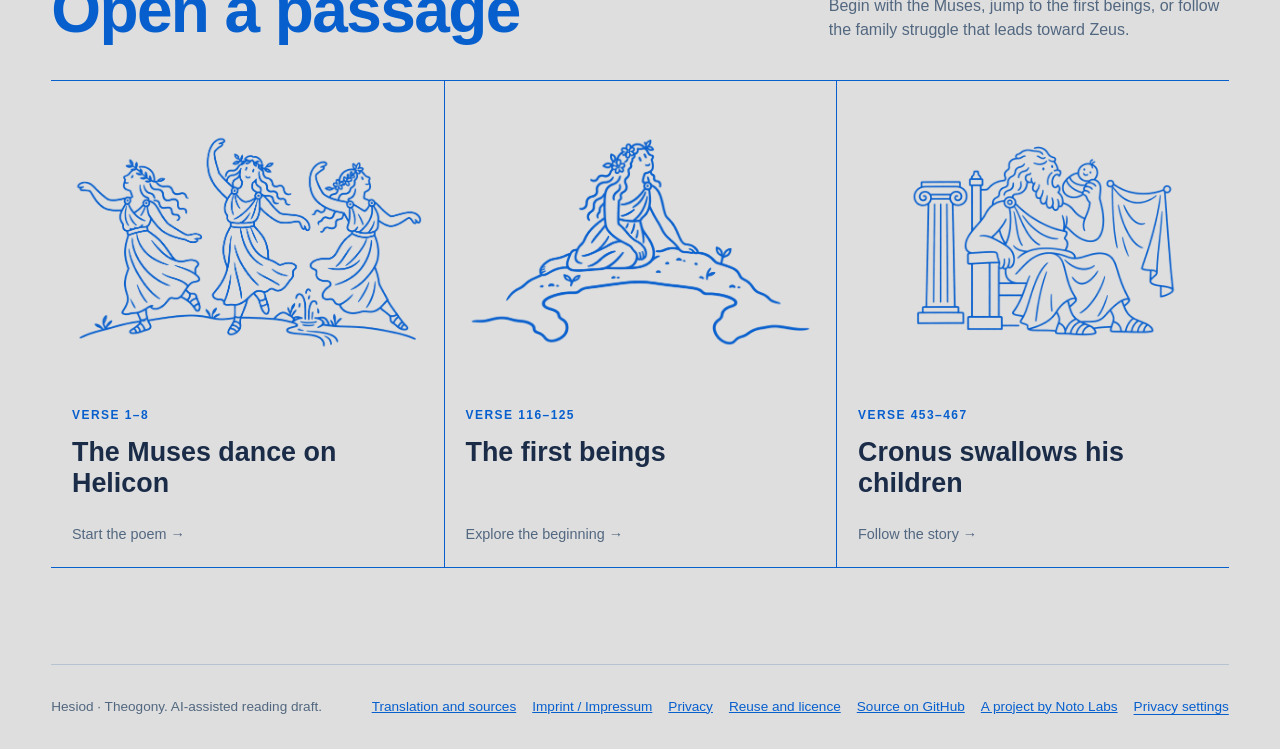
==== commit 45067616: "Unify optional preferences and reader settings in one accessible dialog" ====
--- a/publish/index.html
+++ b/publish/index.html
@@ -1,4 +1,4 @@
-<!doctype html><html lang="en"><head><meta charset="utf-8"><meta name="viewport" content="width=device-width,initial-scale=1"><meta name="theme-color" content="#dedede"><title>Hesiod’s Theogony: Read in English</title><meta name="description" content="Read Hesiod’s Theogony in clear English. Explore the origins of the Greek gods with numbered verses, short passages and explanatory notes. Free online."><link rel="canonical" href="https://theogony-reading.vercel.app/"><link rel="icon" href="favicon-column-v1-32.png" type="image/png" sizes="32x32"><link rel="icon" href="favicon-column-v1-48.png" type="image/png" sizes="48x48"><link rel="shortcut icon" href="favicon.ico"><link rel="apple-touch-icon" href="apple-touch-icon.png" sizes="180x180"><meta name="robots" content="index, follow, max-image-preview:large"><meta property="og:type" content="website"><meta property="og:site_name" content="Theogony: Read Hesiod"><meta property="og:title" content="Hesiod’s Theogony: Read in English"><meta property="og:description" content="Read Hesiod’s Theogony in clear English. Explore the origins of the Greek gods with numbered verses, short passages and explanatory notes. Free online."><meta property="og:url" content="https://theogony-reading.vercel.app/"><meta property="og:locale" content="en_US"><meta property="og:image" content="https://theogony-reading.vercel.app/assets/theogony-share.jpg"><meta property="og:image:width" content="1200"><meta property="og:image:height" content="500"><meta property="og:image:type" content="image/jpeg"><meta property="og:image:alt" content="Hand-drawn illustrations of Gaia, Zeus and Athena on a blue background."><meta name="twitter:card" content="summary_large_image"><meta name="twitter:title" content="Hesiod’s Theogony: Read in English"><meta name="twitter:description" content="Read Hesiod’s Theogony in clear English. Explore the origins of the Greek gods with numbered verses, short passages and explanatory notes. Free online."><meta name="twitter:image" content="https://theogony-reading.vercel.app/assets/theogony-share.jpg"><meta name="twitter:image:alt" content="Hand-drawn illustrations of Gaia, Zeus and Athena on a blue background."><script type="application/ld+json">{"@context":"https://schema.org","@graph":[{"@type":"WebSite","@id":"https://theogony-reading.vercel.app/#website","url":"https://theogony-reading.vercel.app/","name":"Theogony: Read Hesiod","alternateName":"Theogony Reading","inLanguage":"en"},{"@type":"WebPage","@id":"https://theogony-reading.vercel.app/#webpage","url":"https://theogony-reading.vercel.app/","name":"Hesiod’s Theogony: Read in English","description":"Read Hesiod’s Theogony in clear English. Explore the origins of the Greek gods with numbered verses, short passages and explanatory notes. Free online.","inLanguage":"en","isPartOf":{"@id":"https://theogony-reading.vercel.app/#website"},"mainEntity":{"@id":"https://theogony-reading.vercel.app/#english-edition"}},{"@type":"Book","@id":"https://theogony-reading.vercel.app/#english-edition","name":"Theogony: English reading edition","author":{"@type":"Person","name":"Hesiod"},"inLanguage":"en","bookFormat":"https://schema.org/EBook","isAccessibleForFree":true,"url":"https://theogony-reading.vercel.app/theogony-reader.html","isBasedOn":"https://theogony-reading.vercel.app/sources/tlg0020.tlg001.perseus-grc2.xml","publisher":{"@type":"Person","name":"Onur Cirag"},"description":"An AI-assisted English reading draft of Hesiod’s Theogony, with passage summaries and name notes."}]}</script><script defer src="assets/site-analytics-v1.js"></script><style>
+<!doctype html><html lang="en"><head><meta charset="utf-8"><meta name="viewport" content="width=device-width,initial-scale=1"><meta name="theme-color" content="#dedede"><title>Hesiod’s Theogony: Read in English</title><meta name="description" content="Read Hesiod’s Theogony in clear English. Explore the origins of the Greek gods with numbered verses, short passages and explanatory notes. Free online."><link rel="canonical" href="https://theogony-reading.vercel.app/"><link rel="icon" href="favicon-column-v1-32.png" type="image/png" sizes="32x32"><link rel="icon" href="favicon-column-v1-48.png" type="image/png" sizes="48x48"><link rel="shortcut icon" href="favicon.ico"><link rel="apple-touch-icon" href="apple-touch-icon.png" sizes="180x180"><meta name="robots" content="index, follow, max-image-preview:large"><meta property="og:type" content="website"><meta property="og:site_name" content="Theogony: Read Hesiod"><meta property="og:title" content="Hesiod’s Theogony: Read in English"><meta property="og:description" content="Read Hesiod’s Theogony in clear English. Explore the origins of the Greek gods with numbered verses, short passages and explanatory notes. Free online."><meta property="og:url" content="https://theogony-reading.vercel.app/"><meta property="og:locale" content="en_US"><meta property="og:image" content="https://theogony-reading.vercel.app/assets/theogony-share.jpg"><meta property="og:image:width" content="1200"><meta property="og:image:height" content="500"><meta property="og:image:type" content="image/jpeg"><meta property="og:image:alt" content="Hand-drawn illustrations of Gaia, Zeus and Athena on a blue background."><meta name="twitter:card" content="summary_large_image"><meta name="twitter:title" content="Hesiod’s Theogony: Read in English"><meta name="twitter:description" content="Read Hesiod’s Theogony in clear English. Explore the origins of the Greek gods with numbered verses, short passages and explanatory notes. Free online."><meta name="twitter:image" content="https://theogony-reading.vercel.app/assets/theogony-share.jpg"><meta name="twitter:image:alt" content="Hand-drawn illustrations of Gaia, Zeus and Athena on a blue background."><script type="application/ld+json">{"@context":"https://schema.org","@graph":[{"@type":"WebSite","@id":"https://theogony-reading.vercel.app/#website","url":"https://theogony-reading.vercel.app/","name":"Theogony: Read Hesiod","alternateName":"Theogony Reading","inLanguage":"en"},{"@type":"WebPage","@id":"https://theogony-reading.vercel.app/#webpage","url":"https://theogony-reading.vercel.app/","name":"Hesiod’s Theogony: Read in English","description":"Read Hesiod’s Theogony in clear English. Explore the origins of the Greek gods with numbered verses, short passages and explanatory notes. Free online.","inLanguage":"en","isPartOf":{"@id":"https://theogony-reading.vercel.app/#website"},"mainEntity":{"@id":"https://theogony-reading.vercel.app/#english-edition"}},{"@type":"Book","@id":"https://theogony-reading.vercel.app/#english-edition","name":"Theogony: English reading edition","author":{"@type":"Person","name":"Hesiod"},"inLanguage":"en","bookFormat":"https://schema.org/EBook","isAccessibleForFree":true,"url":"https://theogony-reading.vercel.app/theogony-reader.html","isBasedOn":"https://theogony-reading.vercel.app/sources/tlg0020.tlg001.perseus-grc2.xml","publisher":{"@type":"Person","name":"Onur Cirag"},"description":"An AI-assisted English reading draft of Hesiod’s Theogony, with passage summaries and name notes."}]}</script><link rel="stylesheet" href="assets/consent-notice-v1.css"><script defer src="assets/site-preferences-v1.js"></script><script defer src="assets/site-analytics-v1.js"></script><style>
     :root{--paper:#dedede;--ink:#1b2c48;--blue:#075fce;--muted:#526780;--line:#b6c3d2}
     *{box-sizing:border-box}html{scroll-behavior:smooth}body{margin:0;background:var(--paper);color:var(--ink);font:1rem/1.5 'Helvetica Neue',-apple-system,Arial,sans-serif}a{color:inherit}a:focus-visible{outline:3px solid var(--blue);outline-offset:4px}::selection{background:#9ac4f6;color:var(--ink)}
     .shell{width:min(100% - clamp(2.5rem,8vw,7rem),1320px);margin:auto}.site-header{display:flex;justify-content:space-between;align-items:center;gap:1.5rem;padding:1.3rem 0;border-bottom:1px solid var(--line)}.wordmark{font:800 1.55rem/1 Optima,'Avenir Next',sans-serif;letter-spacing:.015em;text-decoration:none;color:var(--blue)}.site-nav{display:flex;gap:clamp(1rem,3vw,2rem);flex-wrap:wrap}.site-nav a{text-decoration:none;font-size:.92rem;font-weight:600}.site-nav a:hover{text-decoration:underline;text-underline-offset:.25em}
@@ -7,7 +7,7 @@
     .story{padding:5rem 0 6rem}.story-header{display:flex;justify-content:space-between;align-items:end;gap:2rem;margin-bottom:2.4rem}.story h2{margin:0;font:800 clamp(2.6rem,5vw,4.8rem)/1 Optima,'Avenir Next',sans-serif;color:var(--blue);letter-spacing:-.025em}.story-header p{max-width:25rem;margin:0;color:var(--muted)}.paths{display:grid;grid-template-columns:repeat(3,1fr);border-top:1px solid var(--blue);border-bottom:1px solid var(--blue)}.path{display:flex;flex-direction:column;gap:.8rem;min-width:0;padding:1.3rem;text-decoration:none}.passage-art{object-fit:contain;display:block;flex:none;width:100%;height:280px;margin:0 0 .7rem;overflow:hidden;transition:transform .2s ease}.path:hover .passage-art{transform:translateY(-3px)}.path+.path{border-left:1px solid var(--blue)}.path:hover{background:#d2def0}.path .range{font-size:.75rem;font-weight:700;letter-spacing:.12em;color:var(--blue)}.path strong{font:800 clamp(1.3rem,2.1vw,2rem)/1.15 Optima,'Avenir Next',sans-serif;color:var(--ink)}.path .path-cta{margin-top:auto;padding-top:.8rem;color:var(--muted);font-size:.9rem}.footer{display:flex;justify-content:space-between;gap:1.5rem;flex-wrap:wrap;padding:2rem 0;border-top:1px solid var(--line);font-size:.85rem}.footer p{margin:0;color:var(--muted)}.footer nav{display:flex;flex-wrap:wrap;gap:1rem}.footer a{color:var(--blue)}
     @media(max-width:1000px){.paths{display:block}.path{display:grid;grid-template-columns:minmax(0,1fr) minmax(0,1fr);column-gap:2rem;row-gap:.75rem;align-items:center;padding:1.6rem 1rem}.path+.path{border-left:0;border-top:1px solid var(--blue)}.passage-art{grid-column:1;grid-row:1/4;height:290px;margin:0}.path .range,.path strong,.path .path-cta{grid-column:2}.path .range{align-self:end}.path strong{align-self:start;font-size:clamp(1.5rem,3vw,2rem)}.path .path-cta{align-self:start;margin-top:0;padding-top:0}.path .path-cta{white-space:normal}}@media(max-width:600px){.path{grid-template-columns:minmax(0,.9fr) minmax(0,1.1fr);column-gap:1rem}.passage-art{height:230px}.path strong{font-size:clamp(1.2rem,4.5vw,1.65rem)}.path .range{font-size:.65rem}.path .path-cta{font-size:.83rem}}@media(max-width:420px){.path{display:flex;align-items:stretch;gap:.75rem;padding:1.5rem .4rem}.passage-art{height:250px;margin-bottom:.5rem}.path strong{font-size:1.6rem}.path .path-cta{padding-top:.5rem}.path .range,.path strong,.path .path-cta{align-self:auto}}
     @media(max-width:850px){.hero-motif{width:96px;height:96px}.story-header{display:block}.story-header p{margin-top:1rem}}@media(max-width:600px){.site-header{flex-wrap:nowrap;gap:1rem;padding:1rem 0}.wordmark{font-size:1.25rem}.site-nav{width:auto;margin-left:auto;flex-direction:column;align-items:flex-end;gap:.25rem}.site-nav a{font-size:.78rem;line-height:1.4;font-weight:500}.hero{padding:1.25rem 0 1.5rem}.hero-top,.hero-bottom{width:calc(100% - 2rem)}.hero-top{margin-bottom:1rem}.hero-bottom{margin-top:1.25rem}.hero-motif{width:78px;height:78px}.hero-copy{width:calc(100% - 2rem)}.eyebrow{font-size:.65rem;letter-spacing:.13em}.actions{gap:.6rem;margin-top:1.5rem}.button{font-size:.83rem;padding:.7rem 1rem}.hero h1{font-size:15cqw}.temple-mark{margin-bottom:1.4rem}.temple-capital{margin-bottom:-.3rem}.temple-base{margin-top:.05rem}.hero-copy>p:not(.eyebrow){font-size:1.1rem}.gods-heading{font-size:1.35rem;padding:1.3rem 1rem .5rem}.god-stage{padding:.6rem .15rem 0}.god-name{font-size:.63rem;padding:.9rem .25rem;gap:.35rem}.god-dialog{padding:1.5rem}.story{padding:4rem 0}.paths{display:block}.path{padding:1.5rem 1rem}.path+.path{border-left:0;border-top:1px solid var(--blue)}}@media(prefers-reduced-motion:reduce){html{scroll-behavior:auto}.passage-art,.god-art{transition:none}.path:hover .passage-art,.god-button:hover .god-art,.god-button:focus-visible .god-art{transform:none}}
-    </style></head><body><div class="shell"><header class="site-header"><a class="wordmark" href="index.html">THEOGONY</a><nav class="site-nav" aria-label="Main navigation"><a href="theogony-reader.html">Read the poem</a><a href="translation.html">Translation</a></nav></header></div><main><section class="hero"><div class="hero-top"><img class="hero-motif motif-vase" src="assets/optimized/vase.744b834d072f.webp" width="192" height="263" alt="" aria-hidden="true" loading="eager" decoding="async"><img class="hero-motif motif-scroll" src="assets/optimized/scroll.526ddde8b6f4.webp" width="250" height="231" alt="" aria-hidden="true" loading="eager" decoding="async"></div><div class="hero-copy"><p class="eyebrow">Hesiod’s ancient Greek poem</p><div class="temple-mark"><svg class="temple-capital" viewBox="0 0 700 74" aria-hidden="true" focusable="false"><path d="M44 49 C36 50 33 37 46 33 C60 28 70 47 55 62 C35 84 0 55 22 23 Q32 10 48 10 H652 Q668 10 678 23 C700 55 665 84 645 62 C630 47 640 28 654 33 C667 37 664 50 656 49"/><path d="M78 36 H622"/></svg><h1>THEOGONY</h1><svg class="temple-base" viewBox="0 0 700 34" aria-hidden="true" focusable="false"><rect x="36" y="5" width="628" height="24" rx="12"/></svg></div><p>How did the Greek gods and the world around them begin? Read the poem in clear English, with short passages and explanations whenever you need them.</p><div class="actions"><a class="button" href="theogony-reader.html">Continue reading <span aria-hidden="true">&nbsp;→</span></a><a class="button secondary" href="theogony-reader.html#p001">Start at verse 1</a></div></div><div class="hero-bottom"><img class="hero-motif motif-lyre" src="assets/optimized/lyre.82c7f0cabcb5.webp" width="188" height="212" alt="" aria-hidden="true" loading="eager" decoding="async"><img class="hero-motif motif-twig" src="assets/optimized/twig.69c6d7dd6675.webp" width="195" height="193" alt="" aria-hidden="true" loading="eager" decoding="async"></div></section><section class="gods-section" aria-labelledby="gods-title"><h2 class="gods-heading" id="gods-title">Meet the gods</h2><div class="god-grid"><button class="god-button" type="button" data-god="gaia" aria-label="About Gaia" aria-haspopup="dialog" aria-controls="god-dialog"><span class="god-stage"><img class="god-art" src="assets/optimized/gaia.42fa2a8511b4.webp" width="647" height="809" alt="" aria-hidden="true" loading="lazy" decoding="async"></span><span class="god-name">Gaia</span></button><button class="god-button" type="button" data-god="zeus" aria-label="About Zeus" aria-haspopup="dialog" aria-controls="god-dialog"><span class="god-stage"><img class="god-art" src="assets/optimized/zeus.fd4a9a36809d.webp" width="648" height="809" alt="" aria-hidden="true" loading="lazy" decoding="async"></span><span class="god-name">Zeus</span></button><button class="god-button" type="button" data-god="athena" aria-label="About Athena" aria-haspopup="dialog" aria-controls="god-dialog"><span class="god-stage"><img class="god-art" src="assets/optimized/athena.52d48dbccce2.webp" width="647" height="809" alt="" aria-hidden="true" loading="lazy" decoding="async"></span><span class="god-name">Athena</span></button></div></section><section class="story shell" aria-labelledby="story-title"><div class="story-header"><h2 id="story-title">Open a passage</h2><p>Begin with the Muses, jump to the first beings, or follow the family struggle that leads toward Zeus.</p></div><div class="paths"><a class="path" href="theogony-reader.html#p001"><img class="passage-art" src="assets/optimized/passage-muses-v1.921e33e7a542.webp" width="1510" height="950" alt="" aria-hidden="true" loading="lazy" decoding="async"><span class="range">VERSE 1–8</span><strong>The Muses dance on Helicon</strong><span class="path-cta">Start the poem →</span></a><a class="path" href="theogony-reader.html#p010"><img class="passage-art" src="assets/optimized/passage-first-beings-v1.188afa91d0b3.webp" width="1464" height="915" alt="" aria-hidden="true" loading="lazy" decoding="async"><span class="range">VERSE 116–125</span><strong>The first beings</strong><span class="path-cta">Explore the beginning →</span></a><a class="path" href="theogony-reader.html#p032"><img class="passage-art" src="assets/optimized/passage-cronus-v3.4d580c442295.webp" width="1536" height="1024" alt="" aria-hidden="true" loading="lazy" decoding="async"><span class="range">VERSE 453–467</span><strong>Cronus swallows his children</strong><span class="path-cta">Follow the story →</span></a></div></section></main><footer class="footer shell"><p>Hesiod · Theogony. AI-assisted reading draft.</p><nav aria-label="Site information"><a href="translation.html">Translation and sources</a><a href="imprint.html">Imprint / Impressum</a><a href="privacy.html">Privacy</a><a href="reuse.html">Reuse and licence</a><a href="https://github.com/onur-crg/theogony-reading">Source on GitHub</a><a href="https://www.noto-labs.com/">A project by Noto Labs</a></nav></footer><dialog class="god-dialog" id="god-dialog" aria-labelledby="god-title" aria-describedby="god-general"><button class="god-close" id="god-close" type="button" aria-label="Close information">×</button><span class="god-context-label">Meet the gods</span><h2 id="god-title"></h2><p id="god-general"></p><p><span class="god-context-label">In the poem</span><span id="god-here"></span></p><a class="god-read" id="god-read" href="theogony-reader.html">Read this passage →</a></dialog><script>
+    </style></head><body><div class="shell"><header class="site-header"><a class="wordmark" href="index.html">THEOGONY</a><nav class="site-nav" aria-label="Main navigation"><a href="theogony-reader.html">Read the poem</a><a href="translation.html">Translation</a></nav></header></div><main><section class="hero"><div class="hero-top"><img class="hero-motif motif-vase" src="assets/optimized/vase.744b834d072f.webp" width="192" height="263" alt="" aria-hidden="true" loading="eager" decoding="async"><img class="hero-motif motif-scroll" src="assets/optimized/scroll.526ddde8b6f4.webp" width="250" height="231" alt="" aria-hidden="true" loading="eager" decoding="async"></div><div class="hero-copy"><p class="eyebrow">Hesiod’s ancient Greek poem</p><div class="temple-mark"><svg class="temple-capital" viewBox="0 0 700 74" aria-hidden="true" focusable="false"><path d="M44 49 C36 50 33 37 46 33 C60 28 70 47 55 62 C35 84 0 55 22 23 Q32 10 48 10 H652 Q668 10 678 23 C700 55 665 84 645 62 C630 47 640 28 654 33 C667 37 664 50 656 49"/><path d="M78 36 H622"/></svg><h1>THEOGONY</h1><svg class="temple-base" viewBox="0 0 700 34" aria-hidden="true" focusable="false"><rect x="36" y="5" width="628" height="24" rx="12"/></svg></div><p>How did the Greek gods and the world around them begin? Read the poem in clear English, with short passages and explanations whenever you need them.</p><div class="actions"><a class="button" href="theogony-reader.html">Continue reading <span aria-hidden="true">&nbsp;→</span></a><a class="button secondary" href="theogony-reader.html#p001">Start at verse 1</a></div></div><div class="hero-bottom"><img class="hero-motif motif-lyre" src="assets/optimized/lyre.82c7f0cabcb5.webp" width="188" height="212" alt="" aria-hidden="true" loading="eager" decoding="async"><img class="hero-motif motif-twig" src="assets/optimized/twig.69c6d7dd6675.webp" width="195" height="193" alt="" aria-hidden="true" loading="eager" decoding="async"></div></section><section class="gods-section" aria-labelledby="gods-title"><h2 class="gods-heading" id="gods-title">Meet the gods</h2><div class="god-grid"><button class="god-button" type="button" data-god="gaia" aria-label="About Gaia" aria-haspopup="dialog" aria-controls="god-dialog"><span class="god-stage"><img class="god-art" src="assets/optimized/gaia.42fa2a8511b4.webp" width="647" height="809" alt="" aria-hidden="true" loading="lazy" decoding="async"></span><span class="god-name">Gaia</span></button><button class="god-button" type="button" data-god="zeus" aria-label="About Zeus" aria-haspopup="dialog" aria-controls="god-dialog"><span class="god-stage"><img class="god-art" src="assets/optimized/zeus.fd4a9a36809d.webp" width="648" height="809" alt="" aria-hidden="true" loading="lazy" decoding="async"></span><span class="god-name">Zeus</span></button><button class="god-button" type="button" data-god="athena" aria-label="About Athena" aria-haspopup="dialog" aria-controls="god-dialog"><span class="god-stage"><img class="god-art" src="assets/optimized/athena.52d48dbccce2.webp" width="647" height="809" alt="" aria-hidden="true" loading="lazy" decoding="async"></span><span class="god-name">Athena</span></button></div></section><section class="story shell" aria-labelledby="story-title"><div class="story-header"><h2 id="story-title">Open a passage</h2><p>Begin with the Muses, jump to the first beings, or follow the family struggle that leads toward Zeus.</p></div><div class="paths"><a class="path" href="theogony-reader.html#p001"><img class="passage-art" src="assets/optimized/passage-muses-v1.921e33e7a542.webp" width="1510" height="950" alt="" aria-hidden="true" loading="lazy" decoding="async"><span class="range">VERSE 1–8</span><strong>The Muses dance on Helicon</strong><span class="path-cta">Start the poem →</span></a><a class="path" href="theogony-reader.html#p010"><img class="passage-art" src="assets/optimized/passage-first-beings-v1.188afa91d0b3.webp" width="1464" height="915" alt="" aria-hidden="true" loading="lazy" decoding="async"><span class="range">VERSE 116–125</span><strong>The first beings</strong><span class="path-cta">Explore the beginning →</span></a><a class="path" href="theogony-reader.html#p032"><img class="passage-art" src="assets/optimized/passage-cronus-v3.4d580c442295.webp" width="1536" height="1024" alt="" aria-hidden="true" loading="lazy" decoding="async"><span class="range">VERSE 453–467</span><strong>Cronus swallows his children</strong><span class="path-cta">Follow the story →</span></a></div></section></main><footer class="footer shell"><p>Hesiod · Theogony. AI-assisted reading draft.</p><nav aria-label="Site information"><a href="translation.html">Translation and sources</a><a href="imprint.html">Imprint / Impressum</a><a href="privacy.html">Privacy</a><a href="reuse.html">Reuse and licence</a><a href="https://github.com/onur-crg/theogony-reading">Source on GitHub</a><a href="https://www.noto-labs.com/">A project by Noto Labs</a><button type="button" class="preferences-footer-link" data-preferences-open>Privacy settings</button></nav></footer><dialog class="consent-notice" id="site-preferences" aria-labelledby="preferences-title" aria-describedby="preferences-intro"><button class="preferences-close" type="button" data-preferences-close aria-label="Close preferences">×</button><h2 id="preferences-title">Your preferences</h2><p id="preferences-intro">Optionally remember your reading place and settings on this device, and allow cookie-free Vercel visit statistics. Both are off until you choose. <a href="privacy.html">Privacy</a></p><div id="preferences-manage" hidden><section class="preference-group"><label class="preference-choice"><span>Remember reading settings</span><input id="preference-memory" type="checkbox"></label><p>Keep your place, text size and desktop contents preference on this device. These reading details are not sent to us.</p></section><section class="preference-group"><label class="preference-choice"><span>Visit statistics</span><input id="preference-analytics" type="checkbox"></label><p>Let Vercel count visits and page views. No reading position, search text or glossary clicks are sent.</p><p id="preferences-signal" hidden>Your browser’s privacy signal keeps statistics off.</p></section></div><p id="preferences-error" role="status" hidden></p><div class="consent-notice-actions"><button class="consent-button consent-button-primary" id="preferences-accept" type="button">Accept all</button><button class="consent-button" id="preferences-reject" type="button">Reject optional</button><button class="consent-button consent-button-primary" id="preferences-save" type="button" hidden>Save choices</button></div><button class="preferences-manage-link" type="button" id="preferences-manage-button">Manage preferences</button></dialog><dialog class="god-dialog" id="god-dialog" aria-labelledby="god-title" aria-describedby="god-general"><button class="god-close" id="god-close" type="button" aria-label="Close information">×</button><span class="god-context-label">Meet the gods</span><h2 id="god-title"></h2><p id="god-general"></p><p><span class="god-context-label">In the poem</span><span id="god-here"></span></p><a class="god-read" id="god-read" href="theogony-reader.html">Read this passage →</a></dialog><script>
     const gods = {"gaia": {"name": "Gaia", "general": "Earth herself, a goddess and the mother of Cronus and Rhea.", "here": "She tells Cronus that his own son will overcome him.", "passage": "p032", "start": 453, "end": 467}, "zeus": {"name": "Zeus", "general": "King of the gods and god of thunder and lightning.", "here": "The Muses\u2019 father, who assigns the gods their honors.", "passage": "p006", "start": 63, "end": 79}, "athena": {"name": "Athena", "general": "Zeus\u2019s daughter, a goddess of wisdom, crafts, and warfare.", "here": "She is described as bright-eyed.", "passage": "p002", "start": 9, "end": 21}};
     const godDialog = document.getElementById('god-dialog');
     let godTrigger = null;
--- a/publish/assets/consent-notice-v1.css
+++ b/publish/assets/consent-notice-v1.css
@@ -0,0 +1,31 @@
+/* One visual component for optional reading memory and visit statistics. */
+.consent-notice{--notice-accent:#075fce;--notice-paper:#dedede;position:fixed;z-index:20;bottom:1rem;left:50%;transform:translateX(-50%);width:min(42rem,calc(100% - 2rem));box-sizing:border-box;padding:1.2rem 1.4rem;background:var(--notice-paper);color:#1b2c48;border:1px solid #9db2cc;border-radius:.8rem;box-shadow:0 .5rem 2rem #1b2c4826;font:14px/1.5 'Helvetica Neue',Arial,sans-serif}
+.consent-notice[hidden]{display:none}
+.consent-notice h2{font:600 16px/1.3 'Helvetica Neue',Arial,sans-serif;text-transform:none;letter-spacing:normal;-webkit-text-stroke:0;margin:0 0 .35rem}
+.consent-notice p{margin:0 0 .8rem;color:#61758e}
+.consent-notice a{color:var(--notice-accent)}
+.consent-notice-actions{display:flex;gap:.6rem;flex-wrap:wrap}
+.consent-notice-actions .consent-button{flex:1;min-width:0;min-height:44px;padding:.55rem .8rem;border:1px solid var(--notice-accent);border-radius:999px;background:transparent;color:var(--notice-accent);font:600 14px/1.3 'Helvetica Neue',Arial,sans-serif;cursor:pointer}
+.consent-notice-actions .consent-button:hover{background:#075fce12}
+.consent-notice-actions .consent-button-primary{background:var(--notice-accent);color:#fff}
+.consent-notice-actions .consent-button-primary:hover{background:#064fa9}
+.consent-button:focus-visible{outline:3px solid var(--notice-accent);outline-offset:3px}
+.consent-button[aria-pressed="true"]{box-shadow:inset 0 0 0 1px var(--notice-accent)}
+@media(max-width:480px){.consent-notice{bottom:.5rem;padding:1rem;width:calc(100% - 1rem)}}
+/* The same dialog contains the first choice and detailed settings. */
+dialog.consent-notice{top:auto;right:auto;margin:0;max-height:calc(100dvh - 2rem);overflow:auto}
+.consent-notice::backdrop{background:#1b2c4833}
+.consent-notice h2{padding-right:2rem}
+.consent-notice [hidden]{display:none!important}
+.preferences-close{position:absolute;top:.65rem;right:.65rem;width:2.5rem;height:2.5rem;border:0;border-radius:999px;background:transparent;color:#075fce;font:24px/1 system-ui;cursor:pointer}
+.preferences-manage-link{display:block;margin:.75rem auto 0;padding:.35rem;border:0;background:transparent;color:#075fce;text-decoration:underline;text-underline-offset:.2em;font:600 14px/1.4 'Helvetica Neue',Arial,sans-serif;cursor:pointer}
+.preference-group{padding:1rem 0;border-top:1px solid #9db2cc;margin-bottom:.5rem}
+.preference-group h3{margin:0 0 .7rem;font:600 15px/1.4 'Helvetica Neue',Arial,sans-serif}
+.preference-group p{font-size:13px;margin:.45rem 0 0}
+.preference-choice{display:flex;justify-content:space-between;align-items:center;gap:1rem;font-weight:600;cursor:pointer}
+.preference-choice input{width:20px;height:20px;accent-color:#075fce;flex:none}
+.text-size-control{display:flex;align-items:center;justify-content:space-between;gap:1rem}
+.text-size-control .consent-button{min-width:44px;min-height:44px;border:1px solid #075fce;border-radius:999px;background:transparent;color:#075fce;font:600 15px/1.4 system-ui;cursor:pointer}
+.text-size-control .consent-button:disabled{opacity:.4;cursor:default}
+.preferences-footer-link{border:0;background:transparent;color:#075fce;padding:0;font:inherit;cursor:pointer;text-decoration:underline;text-underline-offset:.2em}
+@media(max-width:480px){dialog.consent-notice{max-height:calc(100dvh - 1rem)}}
